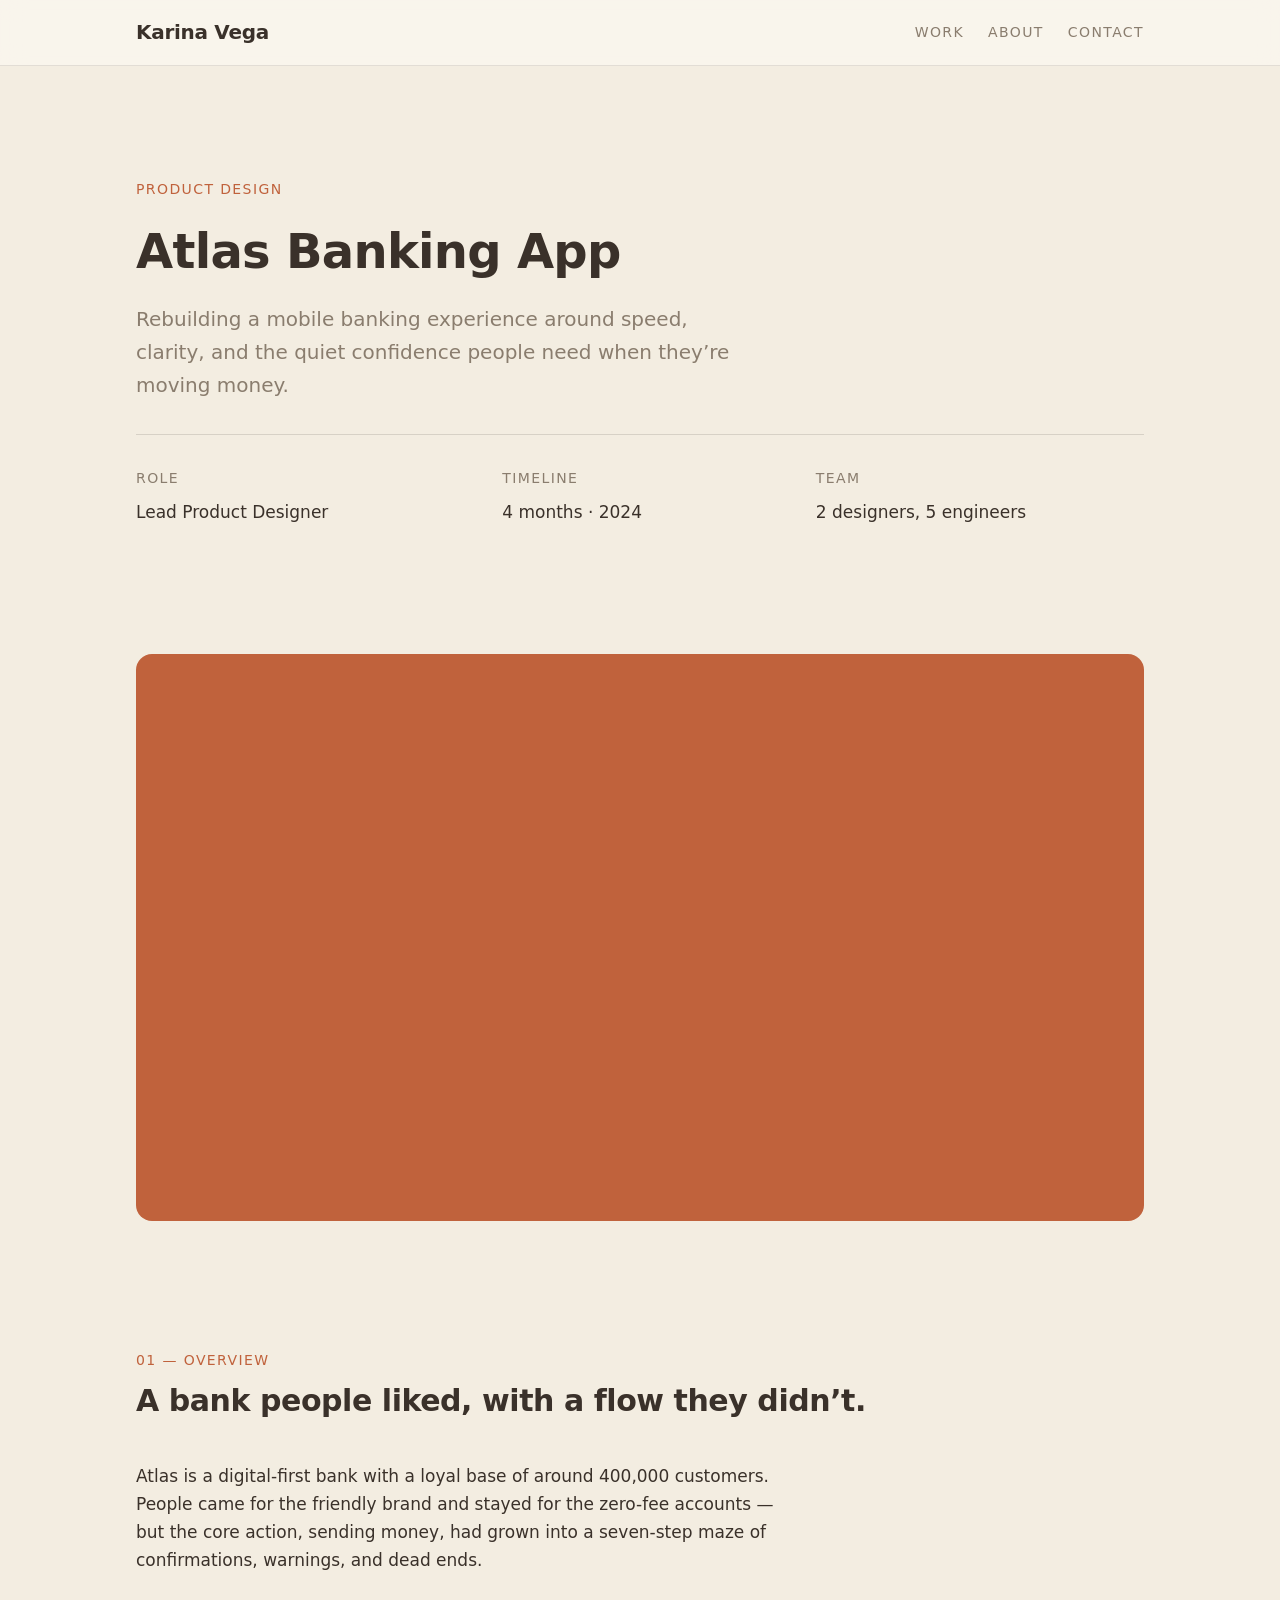
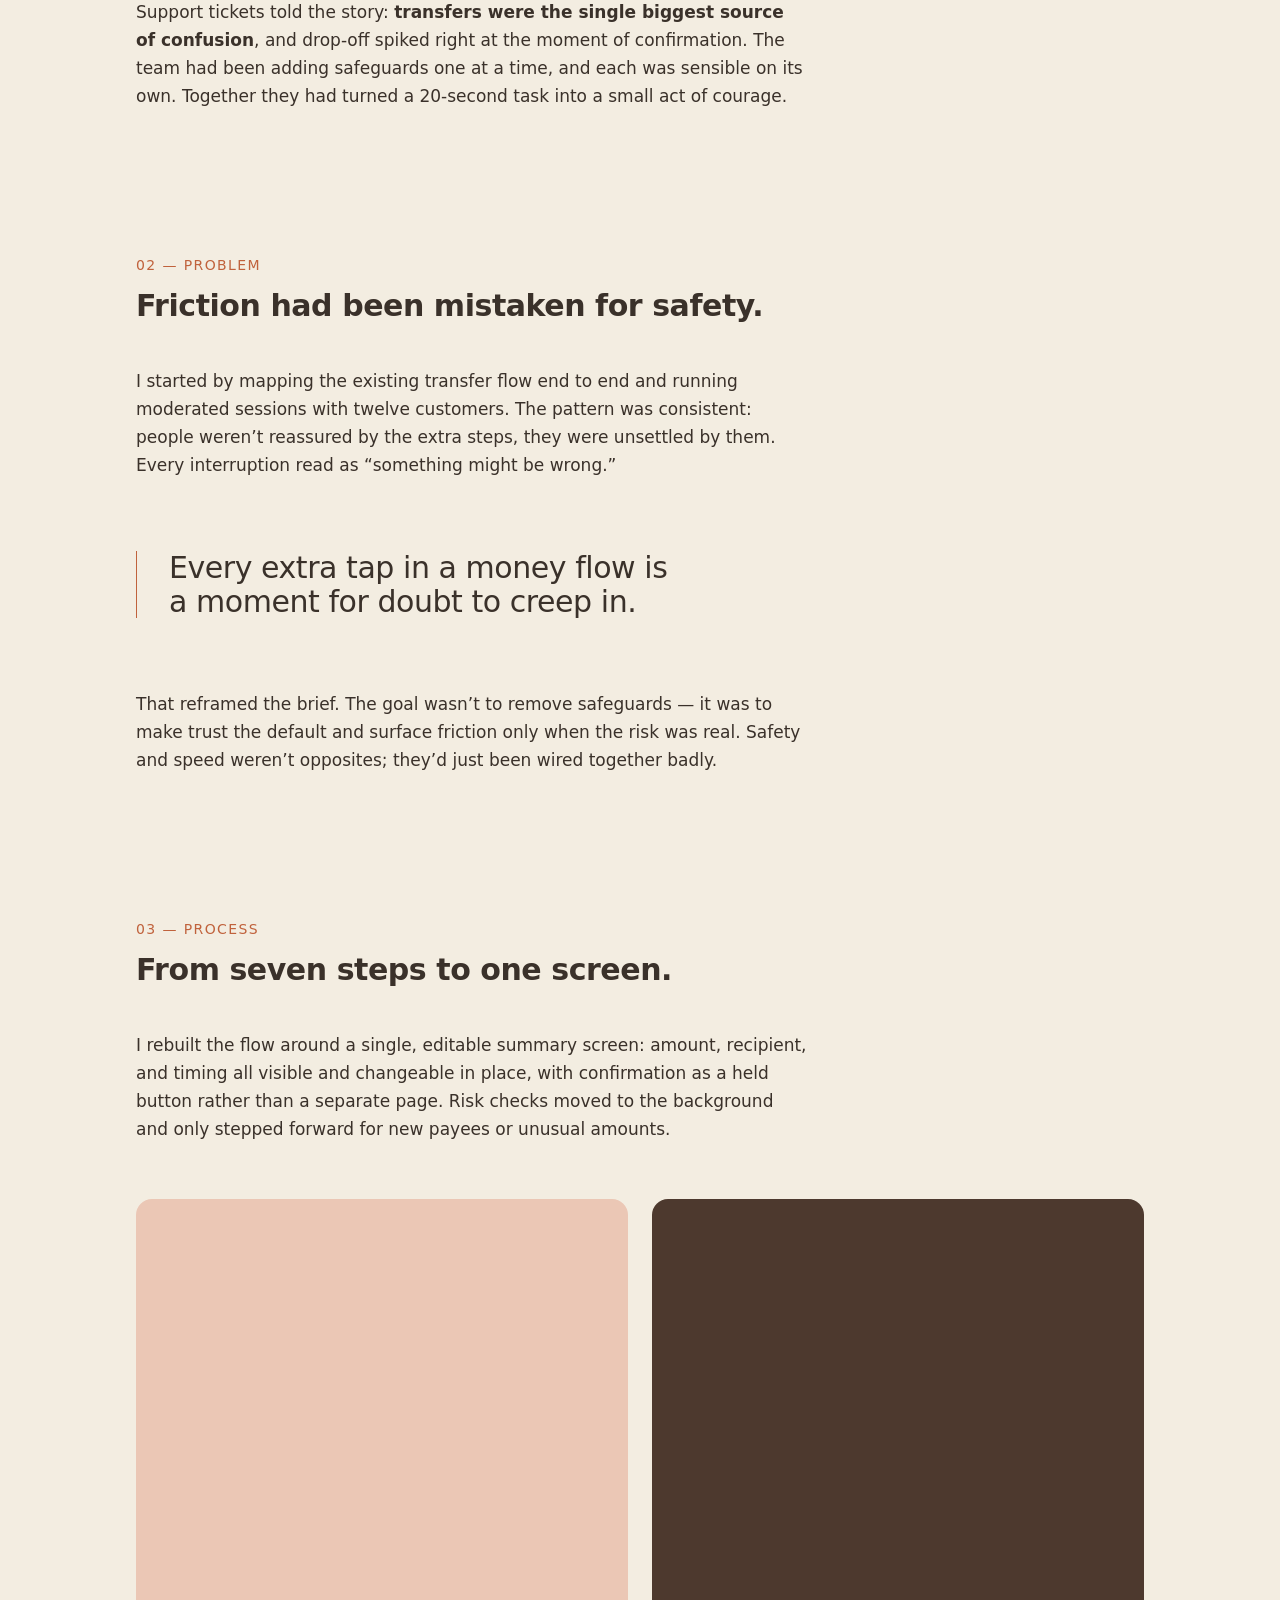
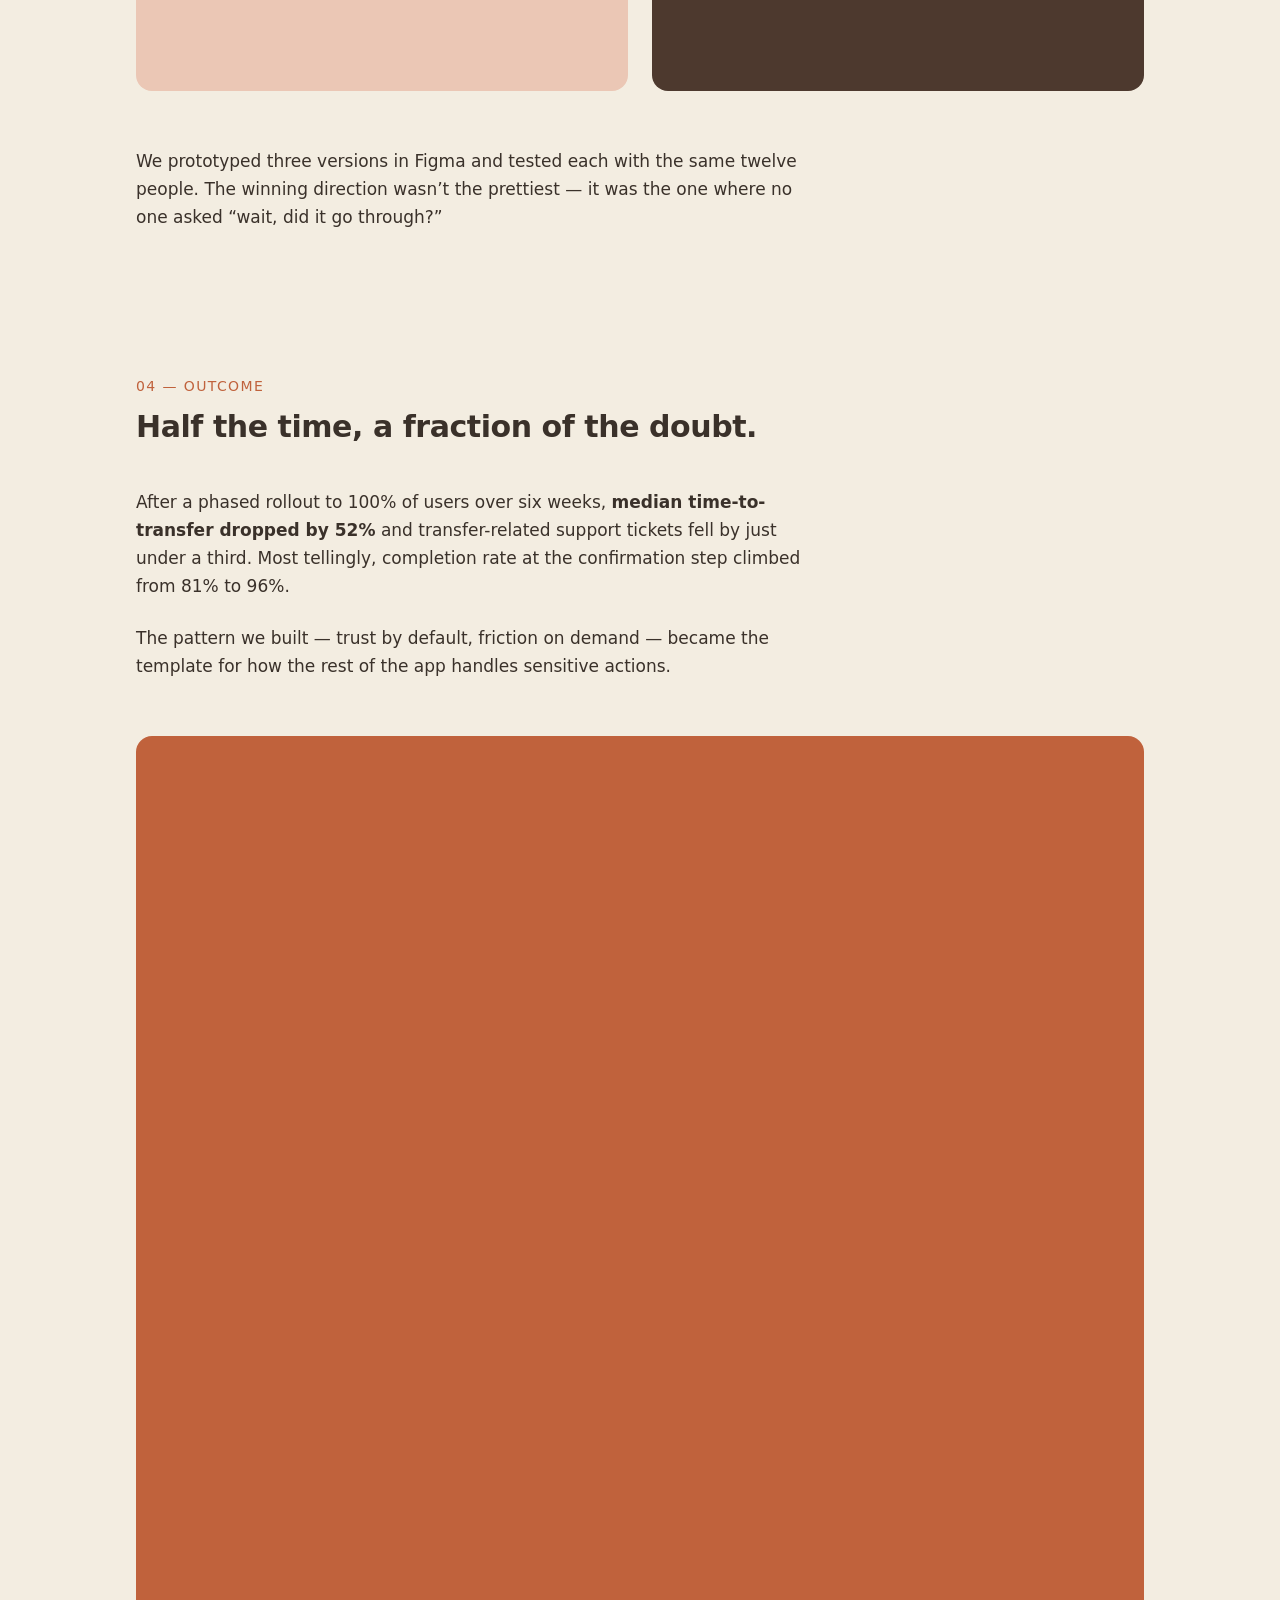
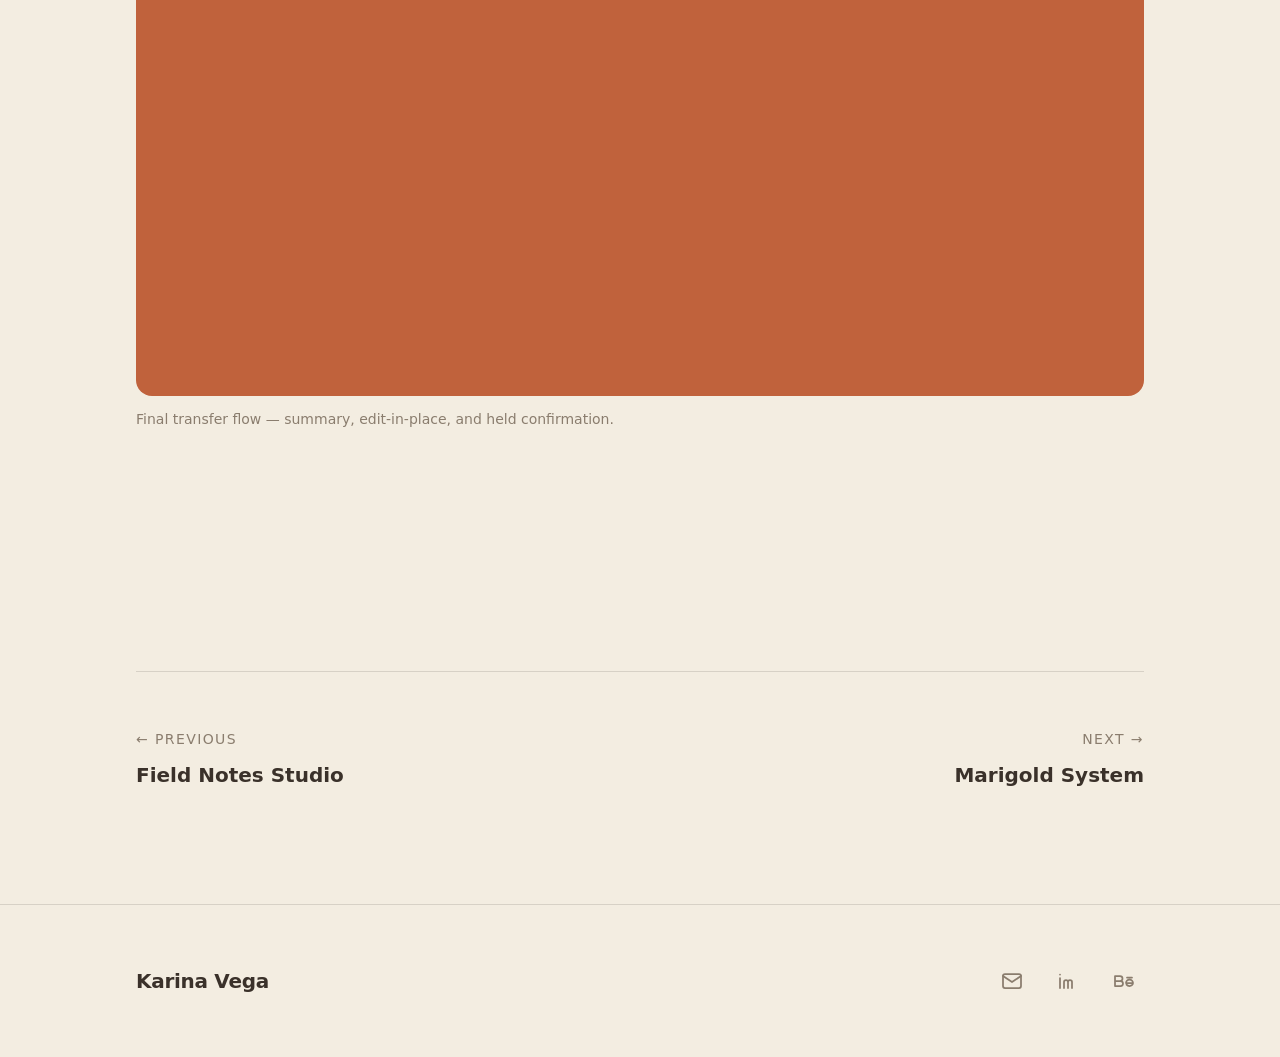
==== case-study-1.html @ 2b4b3890 "Initial portfolio site — Warm Minimal direction Hand-built static portfolio for Karina Vega (UI/UX d" ====
<!DOCTYPE html>
<html lang="en">
<head>
  <meta charset="UTF-8" />
  <meta name="viewport" content="width=device-width, initial-scale=1.0" />
  <title>Atlas Banking App — Karina Vega</title>
  <meta name="description" content="Case study: rebuilding the Atlas mobile banking experience around speed, clarity, and trust." />

  <link rel="icon" href="favicon.ico" sizes="any" />
  <link rel="icon" href="favicon.svg" type="image/svg+xml" />
  <link rel="stylesheet" href="assets/css/main.css" />
</head>
<body>
  <header class="nav is-scrolled">
    <div class="nav__inner container">
      <a class="nav__logo" href="index.html">Karina Vega</a>
      <nav class="nav__links" aria-label="Primary">
        <a href="gallery.html">Work</a>
        <a href="about.html">About</a>
        <a href="contact.html">Contact</a>
      </nav>
    </div>
  </header>

  <main>
    <section class="cs-hero container">
      <div class="cs-hero__inner">
        <p class="eyebrow">Product Design</p>
        <h1 class="cs-hero__title">Atlas Banking App</h1>
        <p class="lead">
          Rebuilding a mobile banking experience around speed, clarity, and the
          quiet confidence people need when they&rsquo;re moving money.
        </p>
      </div>
      <dl class="cs-meta">
        <div>
          <dt>Role</dt>
          <dd>Lead Product Designer</dd>
        </div>
        <div>
          <dt>Timeline</dt>
          <dd>4 months &middot; 2024</dd>
        </div>
        <div>
          <dt>Team</dt>
          <dd>2 designers, 5 engineers</dd>
        </div>
      </dl>
    </section>

    <div class="container">
      <div class="media">
        <div class="block block--accent media__frame" role="img" aria-label="Atlas app hero screens"></div>
      </div>

      <section class="cs-section">
        <div class="cs-section__head">
          <p class="eyebrow">01 — Overview</p>
          <h2 class="cs-section__title">A bank people liked, with a flow they didn&rsquo;t.</h2>
        </div>
        <div class="prose">
          <p>
            Atlas is a digital-first bank with a loyal base of around 400,000
            customers. People came for the friendly brand and stayed for the
            zero-fee accounts — but the core action, sending money, had grown
            into a seven-step maze of confirmations, warnings, and dead ends.
          </p>
          <p>
            Support tickets told the story: <strong>transfers were the single
            biggest source of confusion</strong>, and drop-off spiked right at
            the moment of confirmation. The team had been adding safeguards one
            at a time, and each was sensible on its own. Together they had turned
            a 20-second task into a small act of courage.
          </p>
        </div>
      </section>

      <section class="cs-section">
        <div class="cs-section__head">
          <p class="eyebrow">02 — Problem</p>
          <h2 class="cs-section__title">Friction had been mistaken for safety.</h2>
        </div>
        <div class="prose">
          <p>
            I started by mapping the existing transfer flow end to end and
            running moderated sessions with twelve customers. The pattern was
            consistent: people weren&rsquo;t reassured by the extra steps, they
            were unsettled by them. Every interruption read as &ldquo;something
            might be wrong.&rdquo;
          </p>
        </div>

        <blockquote class="pull-quote">
          Every extra tap in a money flow is a moment for doubt to creep in.
        </blockquote>

        <div class="prose">
          <p>
            That reframed the brief. The goal wasn&rsquo;t to remove safeguards —
            it was to make trust the default and surface friction only when the
            risk was real. Safety and speed weren&rsquo;t opposites; they&rsquo;d
            just been wired together badly.
          </p>
        </div>
      </section>

      <section class="cs-section">
        <div class="cs-section__head">
          <p class="eyebrow">03 — Process</p>
          <h2 class="cs-section__title">From seven steps to one screen.</h2>
        </div>
        <div class="prose">
          <p>
            I rebuilt the flow around a single, editable summary screen: amount,
            recipient, and timing all visible and changeable in place, with
            confirmation as a held button rather than a separate page. Risk
            checks moved to the background and only stepped forward for new
            payees or unusual amounts.
          </p>
        </div>

        <div class="media-pair">
          <div class="block block--soft media__frame" role="img" aria-label="Early flow exploration"></div>
          <div class="block block--ink media__frame" role="img" aria-label="Final transfer screen"></div>
        </div>

        <div class="prose">
          <p>
            We prototyped three versions in Figma and tested each with the same
            twelve people. The winning direction wasn&rsquo;t the prettiest — it
            was the one where no one asked &ldquo;wait, did it go through?&rdquo;
          </p>
        </div>
      </section>

      <section class="cs-section">
        <div class="cs-section__head">
          <p class="eyebrow">04 — Outcome</p>
          <h2 class="cs-section__title">Half the time, a fraction of the doubt.</h2>
        </div>
        <div class="prose">
          <p>
            After a phased rollout to 100% of users over six weeks,
            <strong>median time-to-transfer dropped by 52%</strong> and
            transfer-related support tickets fell by just under a third. Most
            tellingly, completion rate at the confirmation step climbed from 81%
            to 96%.
          </p>
          <p>
            The pattern we built — trust by default, friction on demand — became
            the template for how the rest of the app handles sensitive actions.
          </p>
        </div>

        <div class="media">
          <div class="block block--accent media__frame media__frame--tall" role="img" aria-label="Final Atlas transfer flow"></div>
          <p class="media__caption">Final transfer flow — summary, edit-in-place, and held confirmation.</p>
        </div>
      </section>

      <nav class="cs-nav" aria-label="Case studies">
        <a class="cs-nav__prev" href="case-study-3.html">
          <span class="cs-nav__dir">&larr; Previous</span>
          <span class="cs-nav__title">Field Notes Studio</span>
        </a>
        <a class="cs-nav__next" href="case-study-2.html">
          <span class="cs-nav__dir">Next &rarr;</span>
          <span class="cs-nav__title">Marigold System</span>
        </a>
      </nav>
    </div>
  </main>

  <footer class="footer">
    <div class="footer__inner container">
      <p class="footer__name">Karina Vega</p>
      <div class="footer__links">
        <a href="mailto:hello@karinavega.design" aria-label="Email">
          <svg viewBox="0 0 24 24" fill="none" stroke="currentColor" stroke-width="1.75" stroke-linecap="round" stroke-linejoin="round" aria-hidden="true">
            <rect x="3" y="5" width="18" height="14" rx="2" />
            <path d="m3 7 9 6 9-6" />
          </svg>
        </a>
        <a href="https://www.linkedin.com" aria-label="LinkedIn">
          <svg viewBox="0 0 24 24" fill="none" stroke="currentColor" stroke-width="1.75" stroke-linecap="round" stroke-linejoin="round" aria-hidden="true">
            <path d="M4 9v10M4 5.5v.01M8 19v-6a2 2 0 0 1 2-2 2 2 0 0 1 2 2v6M12 13a2 2 0 0 1 2-2 2 2 0 0 1 2 2v6" />
          </svg>
        </a>
        <a href="https://www.behance.net" aria-label="Behance">
          <svg viewBox="0 0 24 24" fill="none" stroke="currentColor" stroke-width="1.75" stroke-linecap="round" stroke-linejoin="round" aria-hidden="true">
            <path d="M3 7h5a2.5 2.5 0 0 1 0 5H3zM3 12h5.5a2.5 2.5 0 0 1 0 5H3zM15 8.5h5M14 14c0-2 1.6-3.5 3.5-3.5S21 12 21 14zM14 14h7c0 1.7-1.6 3-3.5 3-1.2 0-2.3-.5-3-1.4" />
          </svg>
        </a>
      </div>
    </div>
  </footer>

  <script src="assets/js/main.js"></script>
</body>
</html>
---- assets/css/main.css ----
/* =========================================================
   main.css — Shared structural styles for the portfolio.
   Imports the reset + design tokens, then builds every page
   from those tokens. NO hardcoded colors, fonts, type sizes,
   spacing, radii, or transitions live here.
   ========================================================= */
@import url('reset.css');
@import url('tokens.css');

/* --- Base ------------------------------------------------------------- */
body {
  background-color: var(--color-bg);
  color: var(--color-text-primary);
  font-family: var(--font-body);
  font-size: var(--text-base);
  font-weight: var(--weight-regular);
  line-height: var(--leading-normal);
}

/* --- Layout helpers --------------------------------------------------- */
.container {
  width: 100%;
  max-width: var(--container-max);
  margin-inline: auto;
  padding-inline: var(--space-5);
}

/* --- Navigation ------------------------------------------------------- */
.nav {
  position: sticky;
  top: 0;
  z-index: 10;
  border-bottom: var(--border-width) solid transparent;
  transition: background-color var(--transition-base),
    border-color var(--transition-base), backdrop-filter var(--transition-base);
}

.nav__inner {
  display: flex;
  align-items: center;
  justify-content: space-between;
  gap: var(--space-5);
  padding-block: var(--space-4);
}

.nav__logo {
  font-family: var(--font-display);
  font-size: var(--text-lg);
  font-weight: var(--weight-bold);
  letter-spacing: var(--tracking-tight);
}

.nav__links {
  display: flex;
  align-items: center;
  gap: var(--space-5);
  font-family: var(--font-mono);
  font-size: var(--text-sm);
  letter-spacing: var(--tracking-wide);
  text-transform: uppercase;
}

.nav__links a {
  color: var(--color-text-secondary);
  transition: color var(--transition-base);
}

.nav__links a:hover {
  color: var(--color-accent);
}

/* Scrolled state — toggled by main.js once past the hero. */
.nav.is-scrolled {
  background-color: color-mix(in oklab, var(--color-surface) 80%, transparent);
  border-bottom-color: color-mix(in oklab, var(--color-text-primary) 12%, transparent);
  backdrop-filter: blur(var(--space-3));
}

/* --- Buttons ---------------------------------------------------------- */
.btn {
  display: inline-flex;
  align-items: center;
  gap: var(--space-2);
  padding: var(--space-3) var(--space-6);
  background-color: var(--color-accent);
  color: var(--color-accent-contrast);
  font-family: var(--font-body);
  font-size: var(--text-base);
  font-weight: var(--weight-medium);
  border: var(--border-width-thick) solid var(--color-accent);
  border-radius: var(--radius-pill);
  cursor: pointer;
  transition: transform var(--transition-base),
    background-color var(--transition-base), color var(--transition-base);
}

.btn:hover {
  background-color: transparent;
  color: var(--color-accent);
  transform: translateY(calc(-1 * var(--space-1)));
}

/* --- Hero ------------------------------------------------------------- */
.hero {
  display: flex;
  align-items: center;
  min-height: 90svh;
  padding-block: var(--space-12) var(--space-11);
}

.hero__inner {
  display: flex;
  flex-direction: column;
  align-items: var(--hero-align);
  text-align: var(--hero-align);
  gap: var(--space-5);
}

.hero__eyebrow {
  font-family: var(--font-mono);
  font-size: var(--text-sm);
  letter-spacing: var(--tracking-wide);
  text-transform: uppercase;
  color: var(--color-accent);
}

.hero__title {
  max-width: var(--hero-measure);
  font-family: var(--font-display);
  font-size: var(--text-2xl);
  font-weight: var(--weight-display);
  line-height: var(--leading-tight);
  letter-spacing: var(--tracking-tight);
}

.hero__tagline {
  max-width: 46ch;
  font-size: var(--text-lg);
  color: var(--color-text-secondary);
}

.hero__cta {
  margin-top: var(--space-4);
}

/* --- Section scaffold ------------------------------------------------- */
.section {
  padding-block: var(--space-11);
}

.section__header {
  display: flex;
  align-items: baseline;
  justify-content: space-between;
  gap: var(--space-5);
  margin-bottom: var(--space-9);
  padding-bottom: var(--space-4);
  border-bottom: var(--border-width) solid
    color-mix(in oklab, var(--color-text-primary) 15%, transparent);
}

.section__title {
  font-family: var(--font-display);
  font-size: var(--text-xl);
  font-weight: var(--weight-bold);
  line-height: var(--leading-tight);
  letter-spacing: var(--tracking-tight);
}

.section__meta {
  font-family: var(--font-mono);
  font-size: var(--text-sm);
  letter-spacing: var(--tracking-wide);
  color: var(--color-text-secondary);
}

/* --- Work grid -------------------------------------------------------- */
.work__grid {
  display: grid;
  grid-template-columns: repeat(3, 1fr);
  gap: var(--space-6);
}

.work__more {
  display: inline-flex;
  margin-top: var(--space-8);
}

.card {
  display: flex;
  flex-direction: column;
  background-color: var(--color-surface);
  border: var(--border-width) solid
    color-mix(in oklab, var(--color-text-primary) 12%, transparent);
  border-radius: var(--radius-base);
  overflow: hidden;
  transition: transform var(--transition-base),
    box-shadow var(--transition-base);
}

.card:hover {
  transform: translateY(calc(-1 * var(--space-2)));
  box-shadow: 0 var(--space-5) var(--space-8)
    color-mix(in oklab, var(--color-text-primary) 14%, transparent);
}

.card__media {
  aspect-ratio: 4 / 3;
  width: 100%;
}

/* Placeholder colour blocks — derived entirely from tokens. */
.card:nth-child(1) .card__media {
  background-color: var(--color-accent);
}

.card:nth-child(2) .card__media {
  background-color: color-mix(in oklab, var(--color-accent) 32%, var(--color-surface));
}

.card:nth-child(3) .card__media {
  background-color: color-mix(in oklab, var(--color-text-primary) 85%, var(--color-accent));
}

.card__body {
  display: flex;
  flex-direction: column;
  gap: var(--space-2);
  padding: var(--space-5);
}

.card__tag {
  align-self: flex-start;
  font-family: var(--font-mono);
  font-size: var(--text-sm);
  letter-spacing: var(--tracking-wide);
  text-transform: uppercase;
  color: var(--color-text-secondary);
}

.card__title {
  font-family: var(--font-display);
  font-size: var(--text-lg);
  font-weight: var(--weight-bold);
  line-height: var(--leading-tight);
}

.card__desc {
  font-size: var(--text-base);
  color: var(--color-text-secondary);
}

/* --- Footer ----------------------------------------------------------- */
.footer {
  margin-top: var(--space-11);
  border-top: var(--border-width) solid
    color-mix(in oklab, var(--color-text-primary) 15%, transparent);
}

.footer__inner {
  display: flex;
  align-items: center;
  justify-content: space-between;
  gap: var(--space-5);
  padding-block: var(--space-8);
}

.footer__name {
  font-family: var(--font-display);
  font-size: var(--text-lg);
  font-weight: var(--weight-bold);
  letter-spacing: var(--tracking-tight);
}

.footer__links {
  display: flex;
  gap: var(--space-4);
}

.footer__links a {
  display: inline-flex;
  padding: var(--space-2);
  border-radius: var(--radius-pill);
  color: var(--color-text-secondary);
  transition: color var(--transition-base),
    background-color var(--transition-base);
}

.footer__links a:hover {
  color: var(--color-accent);
  background-color: color-mix(in oklab, var(--color-accent) 12%, transparent);
}

.footer__links svg {
  width: var(--space-5);
  height: var(--space-5);
}

/* --- Responsive ------------------------------------------------------- */
@media (max-width: 52rem) {
  .work__grid {
    grid-template-columns: 1fr;
  }

  .nav__links {
    gap: var(--space-4);
  }

  .section__header {
    flex-direction: column;
    align-items: flex-start;
    gap: var(--space-2);
  }
}

/* =========================================================
   Shared editorial primitives (used across inner pages)
   ========================================================= */

.eyebrow {
  font-family: var(--font-mono);
  font-size: var(--text-sm);
  letter-spacing: var(--tracking-wide);
  text-transform: uppercase;
  color: var(--color-accent);
}

.lead {
  max-width: 48ch;
  font-size: var(--text-lg);
  color: var(--color-text-secondary);
}

/* Comfortable reading column for body copy. */
.prose {
  max-width: 62ch;
}

.prose > p + p {
  margin-top: var(--space-5);
}

.prose strong {
  color: var(--color-text-primary);
  font-weight: var(--weight-bold);
}

/* Inline accent link with an animated underline. */
.link {
  display: inline-flex;
  align-items: center;
  gap: var(--space-2);
  color: var(--color-accent);
  font-weight: var(--weight-medium);
  border-bottom: var(--border-width-thick) solid
    color-mix(in oklab, var(--color-accent) 35%, transparent);
  transition: border-color var(--transition-base), gap var(--transition-base);
}

.link:hover {
  border-bottom-color: var(--color-accent);
  gap: var(--space-3);
}

/* Page top spacing for hero-less inner pages (clears sticky nav). */
.page {
  padding-block: var(--space-11) var(--space-9);
}

.page__header {
  display: flex;
  flex-direction: column;
  gap: var(--space-4);
  max-width: var(--hero-measure);
  margin-bottom: var(--space-10);
}

.page__title {
  font-family: var(--font-display);
  font-size: var(--text-2xl);
  font-weight: var(--weight-display);
  line-height: var(--leading-tight);
  letter-spacing: var(--tracking-tight);
}

/* Generic vertical rhythm stack. */
.stack {
  display: flex;
  flex-direction: column;
  gap: var(--space-5);
}

/* Color-block placeholders — all three tones derived from tokens. */
.block {
  width: 100%;
  border-radius: var(--radius-base);
}

.block--accent {
  background-color: var(--color-accent);
}

.block--soft {
  background-color: color-mix(in oklab, var(--color-accent) 32%, var(--color-surface));
}

.block--ink {
  background-color: color-mix(in oklab, var(--color-text-primary) 85%, var(--color-accent));
}

/* =========================================================
   index.html — about teaser
   ========================================================= */

.teaser__inner {
  display: grid;
  grid-template-columns: 1fr 1fr;
  gap: var(--space-9);
  align-items: end;
}

.teaser__body {
  display: flex;
  flex-direction: column;
  gap: var(--space-5);
  align-items: flex-start;
}

.teaser__title {
  font-family: var(--font-display);
  font-size: var(--text-xl);
  font-weight: var(--weight-bold);
  line-height: var(--leading-tight);
  letter-spacing: var(--tracking-tight);
}

.teaser__portrait {
  aspect-ratio: 4 / 5;
}

/* =========================================================
   about.html
   ========================================================= */

.about__grid {
  display: grid;
  grid-template-columns: 1fr 1fr;
  gap: var(--space-9);
  align-items: start;
}

.about__portrait {
  position: sticky;
  top: var(--space-12);
  aspect-ratio: 3 / 4;
}

.subsection {
  margin-top: var(--space-10);
}

.subsection__title {
  font-family: var(--font-mono);
  font-size: var(--text-sm);
  letter-spacing: var(--tracking-wide);
  text-transform: uppercase;
  color: var(--color-text-secondary);
  padding-bottom: var(--space-3);
  margin-bottom: var(--space-5);
  border-bottom: var(--border-width) solid
    color-mix(in oklab, var(--color-text-primary) 15%, transparent);
}

.tag-list {
  display: flex;
  flex-wrap: wrap;
  gap: var(--space-3);
}

.tag {
  padding: var(--space-2) var(--space-4);
  font-family: var(--font-mono);
  font-size: var(--text-sm);
  color: var(--color-text-primary);
  background-color: var(--color-surface);
  border: var(--border-width) solid
    color-mix(in oklab, var(--color-text-primary) 14%, transparent);
  border-radius: var(--radius-pill);
}

.fact-list {
  display: flex;
  flex-direction: column;
  gap: var(--space-4);
}

.fact {
  display: grid;
  grid-template-columns: 10rem 1fr;
  gap: var(--space-5);
  padding-bottom: var(--space-4);
  border-bottom: var(--border-width) solid
    color-mix(in oklab, var(--color-text-primary) 10%, transparent);
}

.fact dt {
  font-family: var(--font-mono);
  font-size: var(--text-sm);
  letter-spacing: var(--tracking-wide);
  text-transform: uppercase;
  color: var(--color-text-secondary);
}

.fact dd {
  color: var(--color-text-primary);
}

/* =========================================================
   contact.html
   ========================================================= */

.contact__email {
  display: inline-block;
  font-family: var(--font-display);
  font-size: var(--text-xl);
  font-weight: var(--weight-bold);
  letter-spacing: var(--tracking-tight);
  color: var(--color-accent);
  border-bottom: var(--border-width-thick) solid
    color-mix(in oklab, var(--color-accent) 30%, transparent);
  transition: border-color var(--transition-base);
}

.contact__email:hover {
  border-bottom-color: var(--color-accent);
}

.social-list {
  display: flex;
  flex-direction: column;
  gap: var(--space-2);
  margin-top: var(--space-8);
}

.social-list a {
  display: flex;
  align-items: baseline;
  justify-content: space-between;
  gap: var(--space-5);
  max-width: 32rem;
  padding-block: var(--space-4);
  border-top: var(--border-width) solid
    color-mix(in oklab, var(--color-text-primary) 14%, transparent);
  color: var(--color-text-primary);
  transition: color var(--transition-base), padding-left var(--transition-base);
}

.social-list a:last-child {
  border-bottom: var(--border-width) solid
    color-mix(in oklab, var(--color-text-primary) 14%, transparent);
}

.social-list a:hover {
  color: var(--color-accent);
  padding-left: var(--space-3);
}

.social-list span:last-child {
  font-family: var(--font-mono);
  font-size: var(--text-sm);
  color: var(--color-text-secondary);
}

/* =========================================================
   gallery.html
   ========================================================= */

.gallery {
  display: grid;
  grid-template-columns: 1fr 1fr;
  gap: var(--space-8) var(--space-7);
}

.gallery__item {
  display: flex;
  flex-direction: column;
  gap: var(--space-4);
  color: var(--color-text-primary);
}

.gallery__item--wide {
  grid-column: 1 / -1;
}

.gallery__media {
  aspect-ratio: 4 / 3;
  border-radius: var(--radius-base);
  transition: transform var(--transition-base);
}

.gallery__item--wide .gallery__media {
  aspect-ratio: 16 / 9;
}

a.gallery__item {
  transition: color var(--transition-base);
}

a.gallery__item:hover {
  color: var(--color-accent);
}

a.gallery__item:hover .gallery__media {
  transform: translateY(calc(-1 * var(--space-2)));
}

.gallery__caption {
  display: flex;
  align-items: baseline;
  justify-content: space-between;
  gap: var(--space-4);
}

.gallery__title {
  font-family: var(--font-display);
  font-size: var(--text-lg);
  font-weight: var(--weight-bold);
  line-height: var(--leading-tight);
  letter-spacing: var(--tracking-tight);
}

.gallery__tag {
  flex-shrink: 0;
  font-family: var(--font-mono);
  font-size: var(--text-sm);
  letter-spacing: var(--tracking-wide);
  text-transform: uppercase;
  color: var(--color-text-secondary);
}

/* =========================================================
   case-study pages
   ========================================================= */

.cs-hero {
  padding-block: var(--space-11) var(--space-9);
}

.cs-hero__inner {
  display: flex;
  flex-direction: column;
  gap: var(--space-5);
  align-items: flex-start;
}

.cs-hero__title {
  max-width: 18ch;
  font-family: var(--font-display);
  font-size: var(--text-2xl);
  font-weight: var(--weight-display);
  line-height: var(--leading-tight);
  letter-spacing: var(--tracking-tight);
}

.cs-meta {
  display: grid;
  grid-template-columns: repeat(3, auto);
  gap: var(--space-8);
  margin-top: var(--space-6);
  padding-top: var(--space-6);
  border-top: var(--border-width) solid
    color-mix(in oklab, var(--color-text-primary) 15%, transparent);
}

.cs-meta dt {
  font-family: var(--font-mono);
  font-size: var(--text-sm);
  letter-spacing: var(--tracking-wide);
  text-transform: uppercase;
  color: var(--color-text-secondary);
  margin-bottom: var(--space-2);
}

.cs-meta dd {
  font-size: var(--text-base);
  color: var(--color-text-primary);
}

.cs-section {
  padding-block: var(--space-9);
}

.cs-section__head {
  display: flex;
  flex-direction: column;
  gap: var(--space-3);
  margin-bottom: var(--space-7);
}

.cs-section__title {
  font-family: var(--font-display);
  font-size: var(--text-xl);
  font-weight: var(--weight-bold);
  line-height: var(--leading-tight);
  letter-spacing: var(--tracking-tight);
}

.media {
  margin-block: var(--space-8);
}

.media__frame {
  aspect-ratio: 16 / 9;
}

.media__frame--tall {
  aspect-ratio: 4 / 5;
}

.media__caption {
  margin-top: var(--space-3);
  font-family: var(--font-mono);
  font-size: var(--text-sm);
  color: var(--color-text-secondary);
}

.media-pair {
  display: grid;
  grid-template-columns: 1fr 1fr;
  gap: var(--space-5);
  margin-block: var(--space-8);
}

.media-pair .media__frame {
  aspect-ratio: 1 / 1;
}

.pull-quote {
  max-width: 28ch;
  margin-block: var(--space-9);
  padding-left: var(--space-6);
  border-left: var(--border-width-thick) solid var(--color-accent);
  font-family: var(--font-display);
  font-size: var(--text-xl);
  font-weight: var(--weight-medium);
  line-height: var(--leading-tight);
  letter-spacing: var(--tracking-tight);
  color: var(--color-text-primary);
}

/* Prev / Next case-study navigation. */
.cs-nav {
  display: grid;
  grid-template-columns: 1fr 1fr;
  gap: var(--space-5);
  margin-top: var(--space-11);
  padding-top: var(--space-8);
  border-top: var(--border-width) solid
    color-mix(in oklab, var(--color-text-primary) 15%, transparent);
}

.cs-nav a {
  display: flex;
  flex-direction: column;
  gap: var(--space-2);
  color: var(--color-text-primary);
  transition: color var(--transition-base);
}

.cs-nav a:hover {
  color: var(--color-accent);
}

.cs-nav__dir {
  font-family: var(--font-mono);
  font-size: var(--text-sm);
  letter-spacing: var(--tracking-wide);
  text-transform: uppercase;
  color: var(--color-text-secondary);
}

.cs-nav__title {
  font-family: var(--font-display);
  font-size: var(--text-lg);
  font-weight: var(--weight-bold);
}

.cs-nav__next {
  text-align: right;
}

/* =========================================================
   404.html
   ========================================================= */

.error {
  display: flex;
  flex-direction: column;
  align-items: flex-start;
  gap: var(--space-5);
  min-height: 70svh;
  justify-content: center;
}

.error__code {
  font-family: var(--font-mono);
  font-size: var(--text-sm);
  letter-spacing: var(--tracking-wide);
  text-transform: uppercase;
  color: var(--color-accent);
}

.error__title {
  font-family: var(--font-display);
  font-size: var(--text-2xl);
  font-weight: var(--weight-display);
  line-height: var(--leading-tight);
  letter-spacing: var(--tracking-tight);
}

/* =========================================================
   Responsive — inner pages
   ========================================================= */

@media (max-width: 52rem) {
  .teaser__inner,
  .about__grid,
  .gallery {
    grid-template-columns: 1fr;
    gap: var(--space-7);
  }

  .about__portrait {
    position: static;
  }

  .cs-meta {
    grid-template-columns: 1fr;
    gap: var(--space-5);
  }

  .media-pair {
    grid-template-columns: 1fr;
  }

  .fact {
    grid-template-columns: 1fr;
    gap: var(--space-1);
  }
}
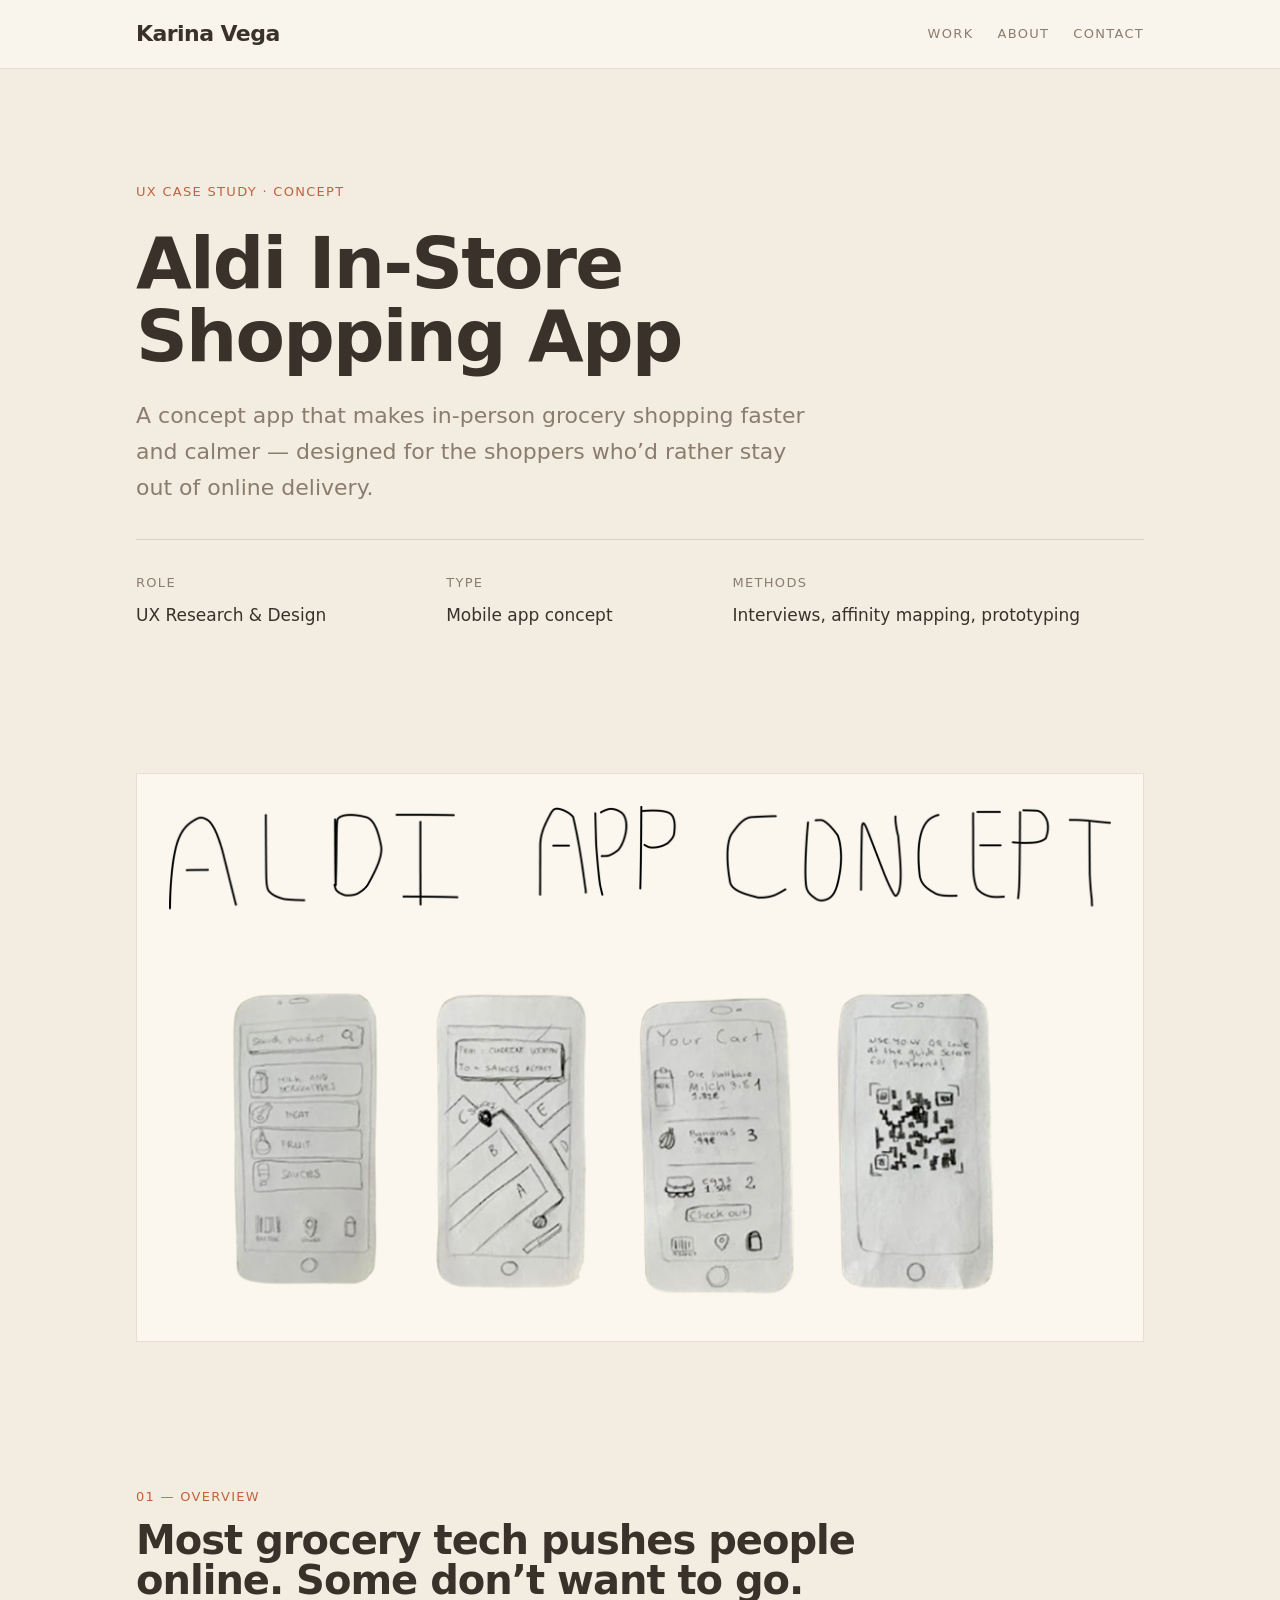
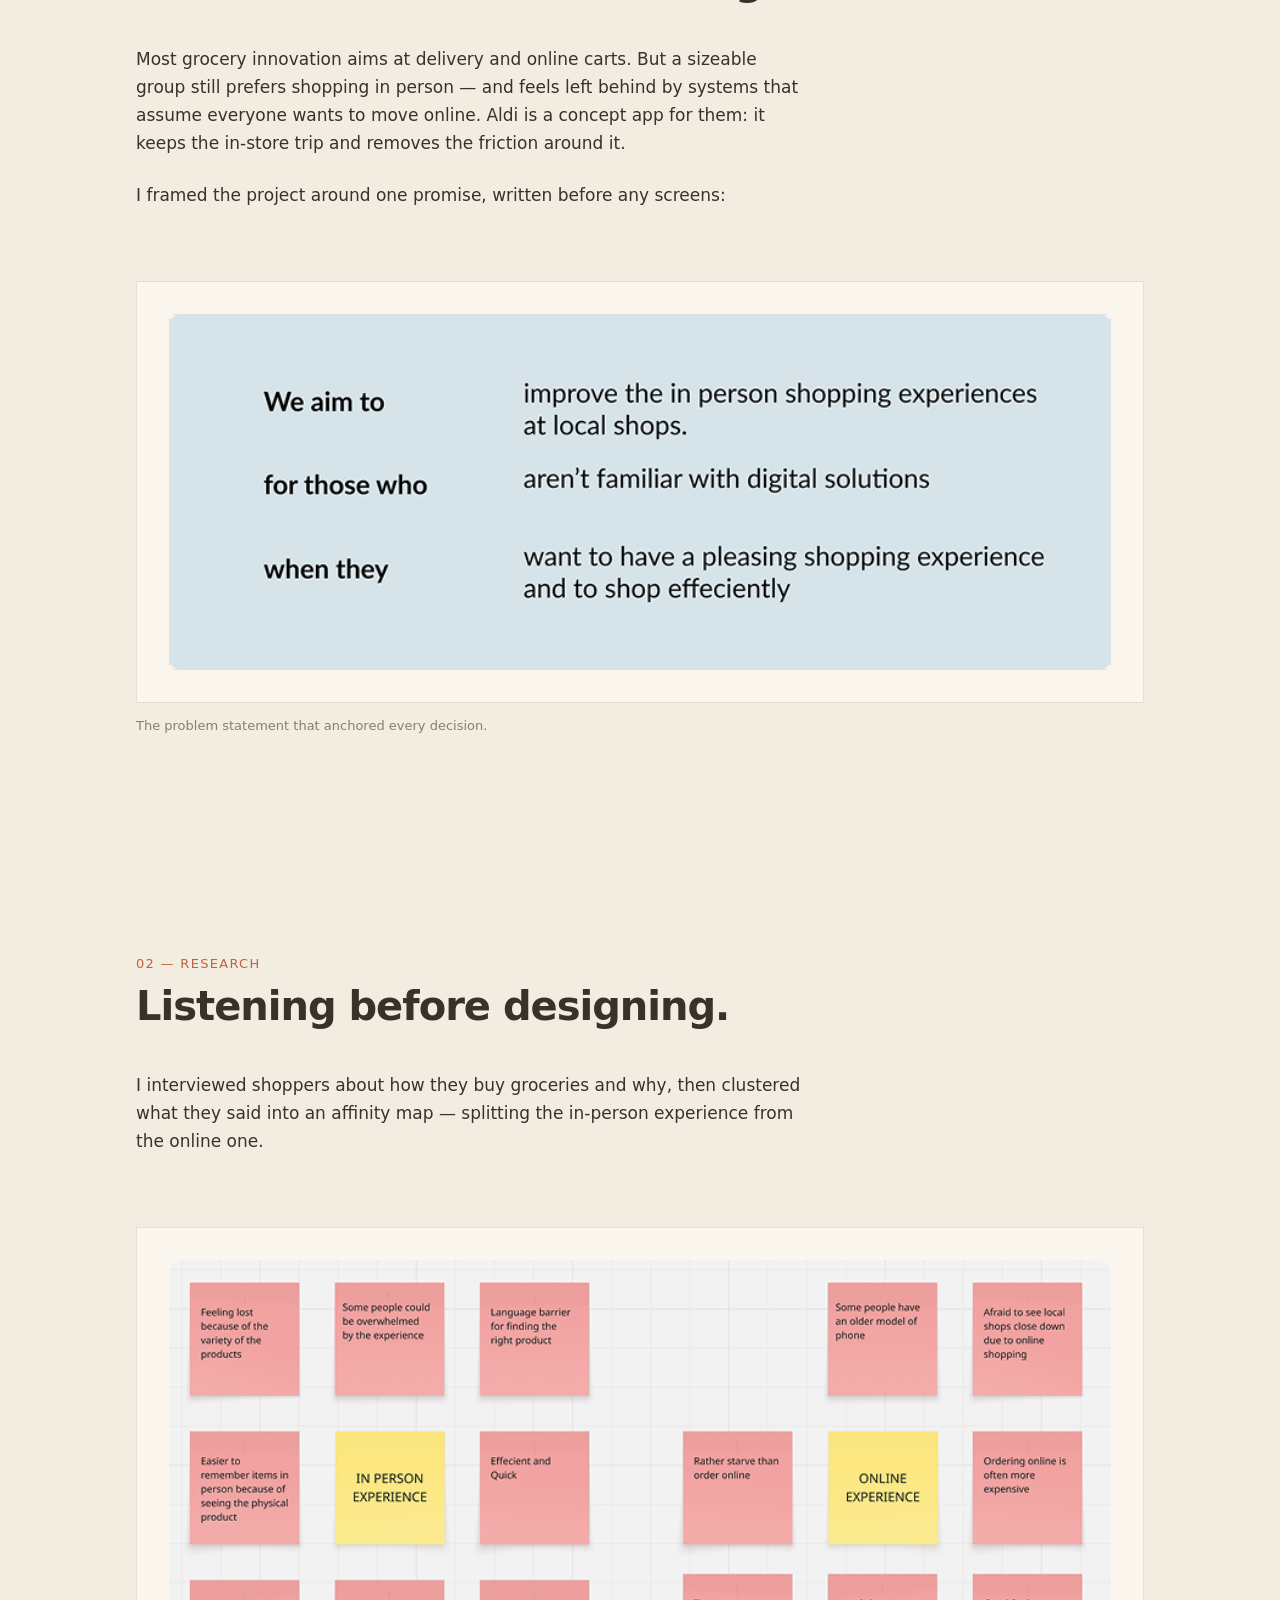
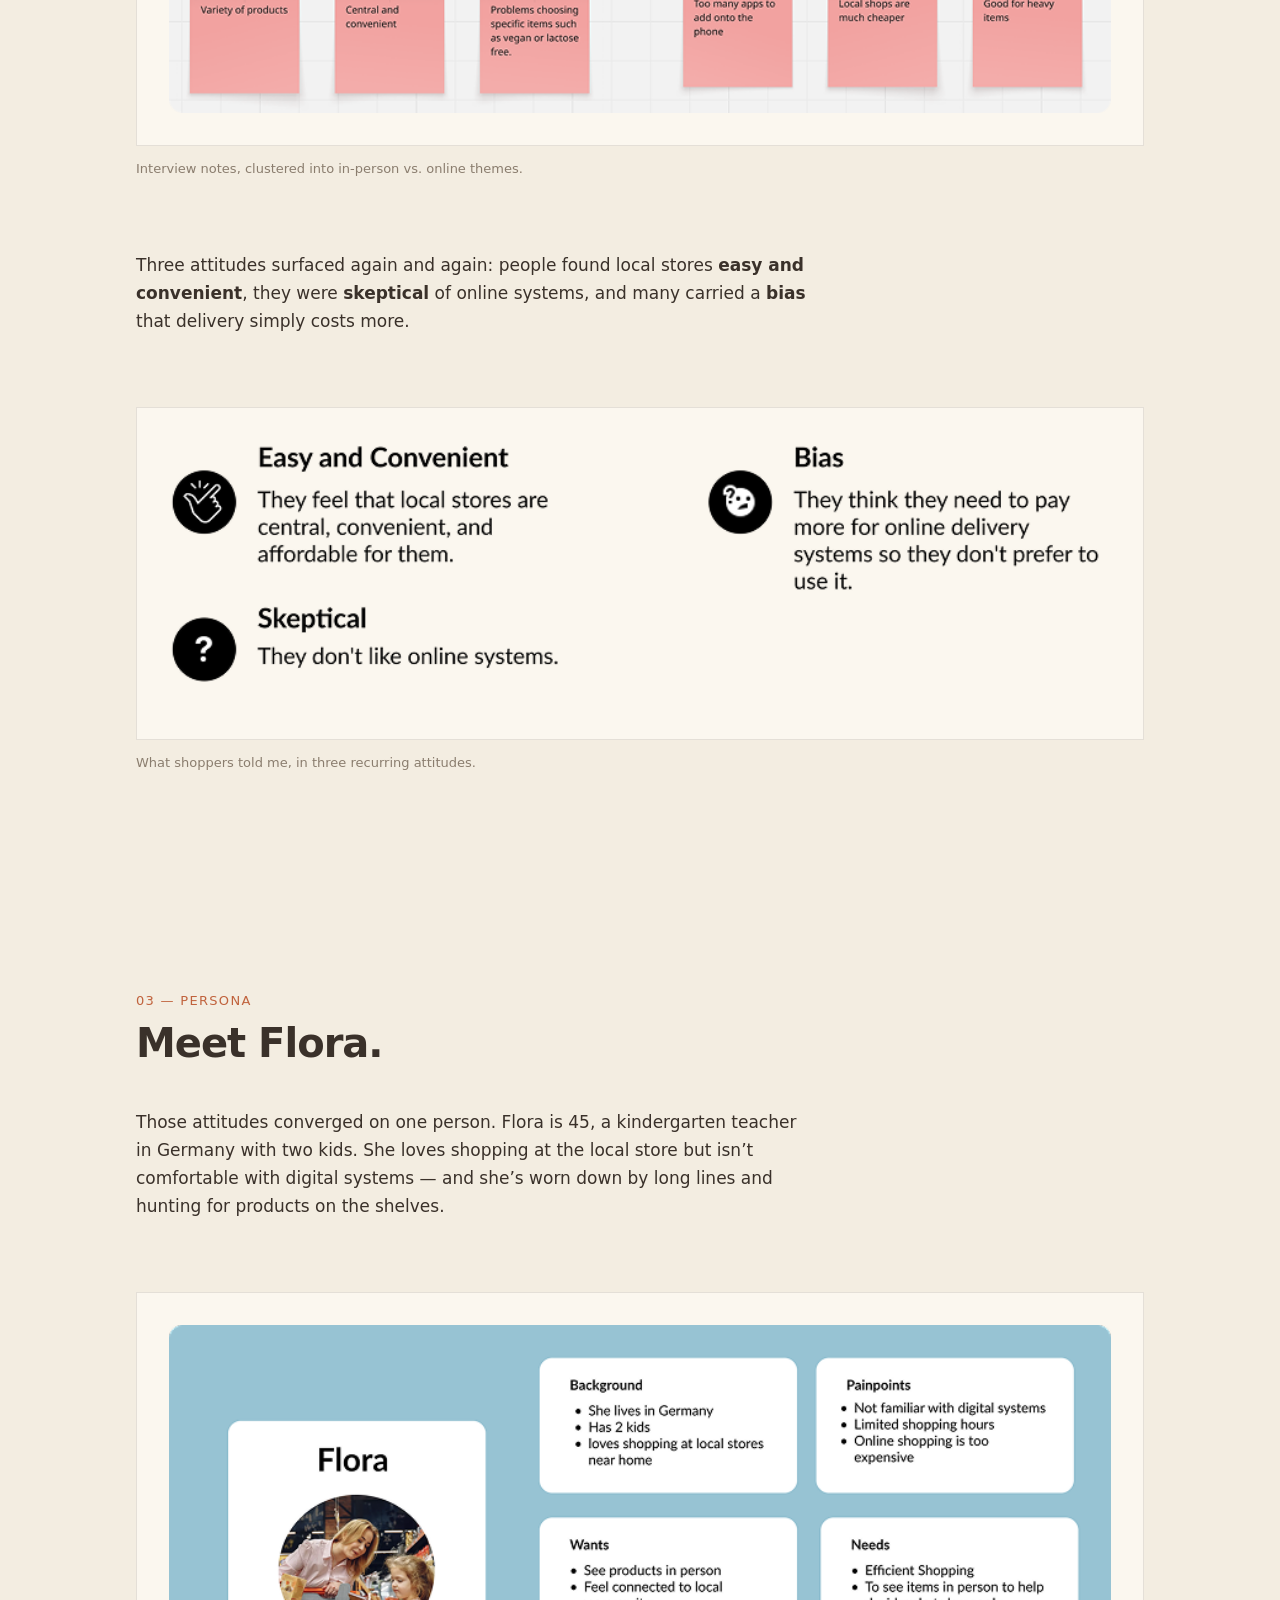
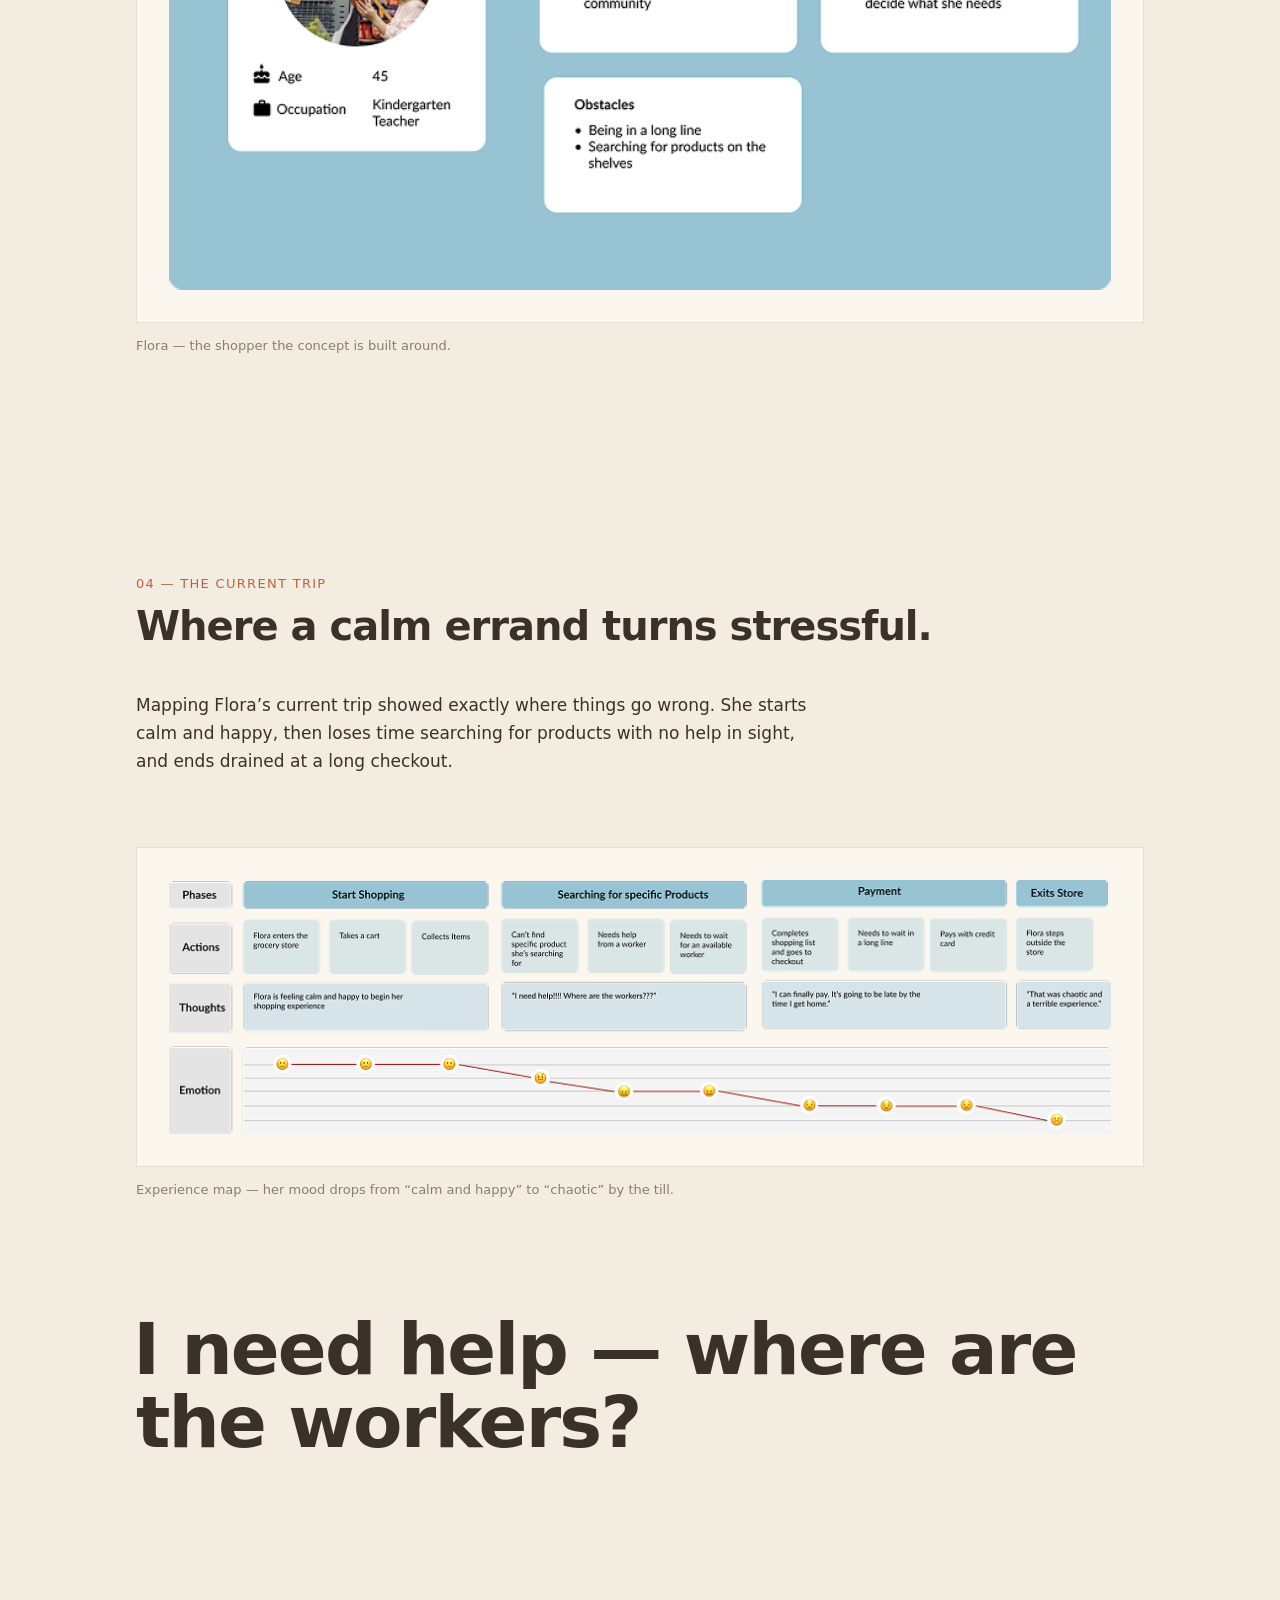
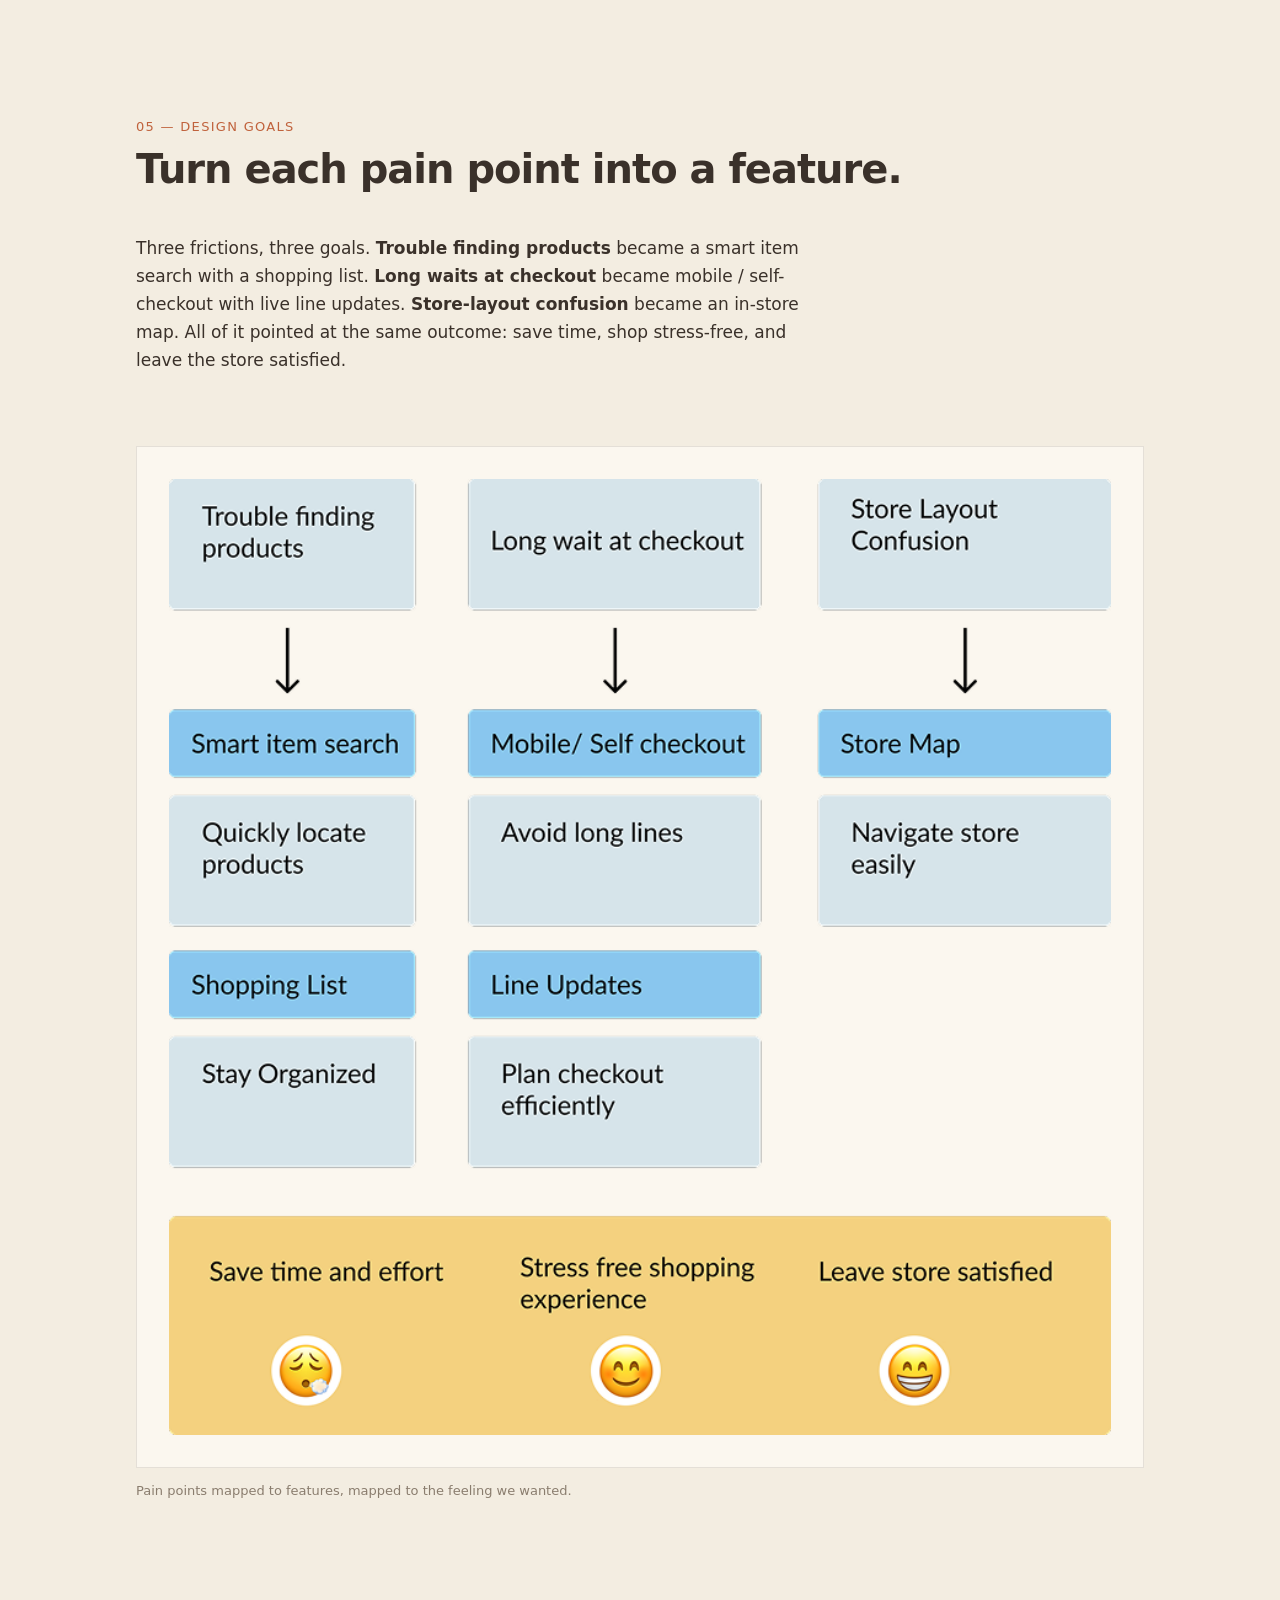
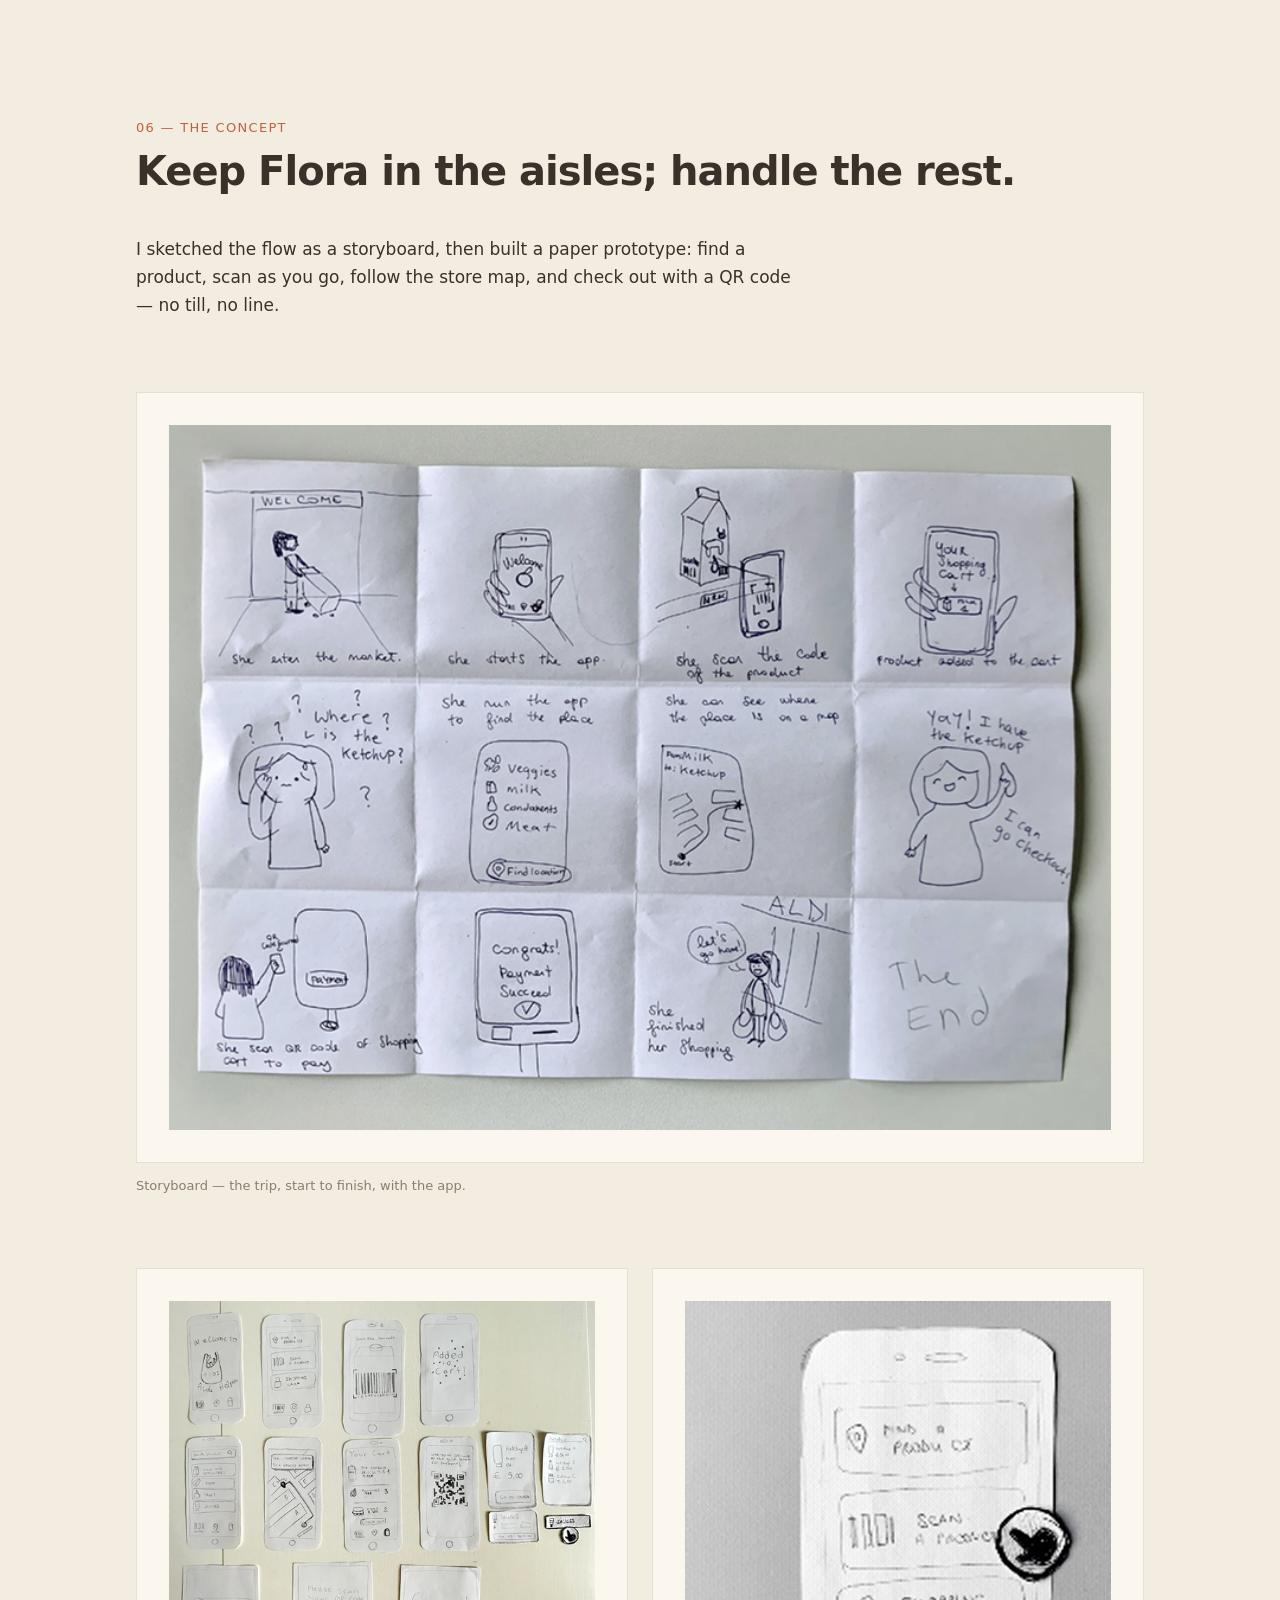
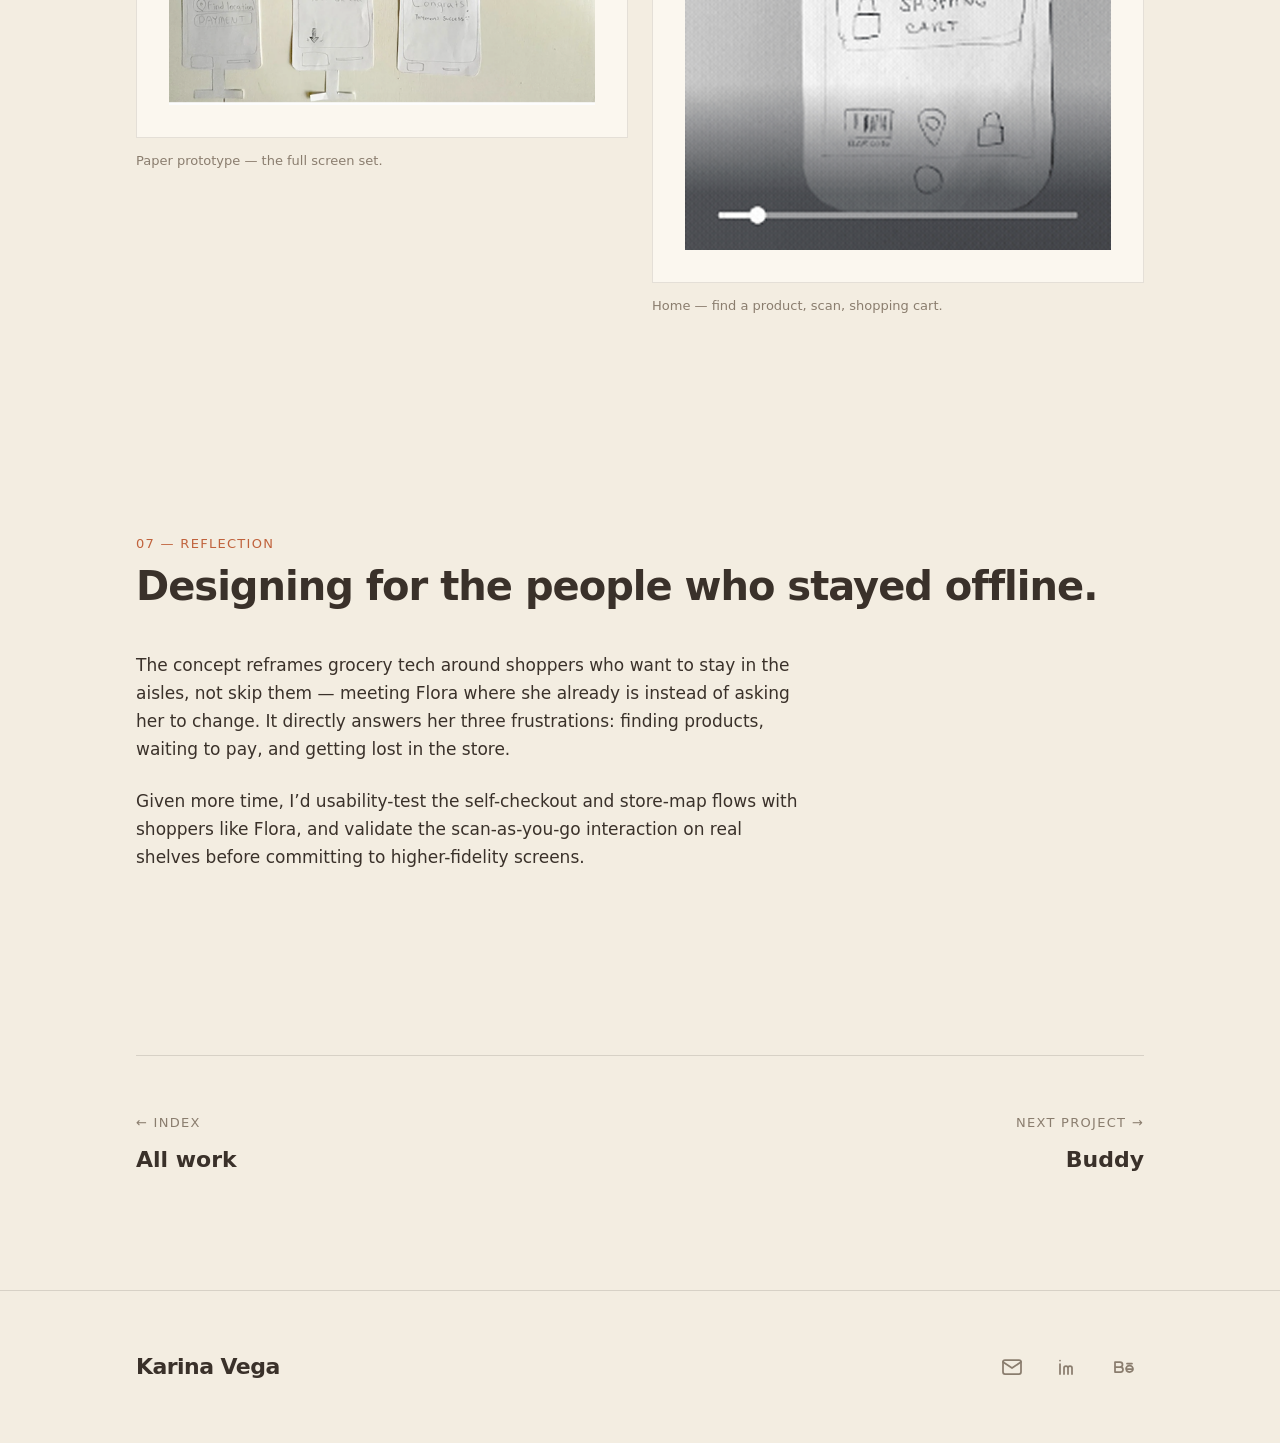
==== commit 5738c9f3: "add project data" ====
--- a/case-study-1.html
+++ b/case-study-1.html
@@ -3,8 +3,8 @@
 <head>
   <meta charset="UTF-8" />
   <meta name="viewport" content="width=device-width, initial-scale=1.0" />
-  <title>Atlas Banking App — Karina Vega</title>
-  <meta name="description" content="Case study: rebuilding the Atlas mobile banking experience around speed, clarity, and trust." />
+  <title>Aldi In-Store Shopping App — Karina Vega</title>
+  <meta name="description" content="UX case study: a concept app that makes in-person grocery shopping faster and calmer for shoppers who prefer to stay offline." />
 
   <link rel="icon" href="favicon.ico" sizes="any" />
   <link rel="icon" href="favicon.svg" type="image/svg+xml" />
@@ -25,147 +25,235 @@
   <main>
     <section class="cs-hero container">
       <div class="cs-hero__inner">
-        <p class="eyebrow">Product Design</p>
-        <h1 class="cs-hero__title">Atlas Banking App</h1>
+        <p class="eyebrow">UX Case Study &middot; Concept</p>
+        <h1 class="cs-hero__title">Aldi In-Store Shopping App</h1>
         <p class="lead">
-          Rebuilding a mobile banking experience around speed, clarity, and the
-          quiet confidence people need when they&rsquo;re moving money.
+          A concept app that makes in-person grocery shopping faster and calmer —
+          designed for the shoppers who&rsquo;d rather stay out of online delivery.
         </p>
       </div>
       <dl class="cs-meta">
         <div>
           <dt>Role</dt>
-          <dd>Lead Product Designer</dd>
+          <dd>UX Research &amp; Design</dd>
         </div>
         <div>
-          <dt>Timeline</dt>
-          <dd>4 months &middot; 2024</dd>
+          <dt>Type</dt>
+          <dd>Mobile app concept</dd>
         </div>
         <div>
-          <dt>Team</dt>
-          <dd>2 designers, 5 engineers</dd>
+          <dt>Methods</dt>
+          <dd>Interviews, affinity mapping, prototyping</dd>
         </div>
       </dl>
     </section>
 
     <div class="container">
-      <div class="media">
-        <div class="block block--accent media__frame" role="img" aria-label="Atlas app hero screens"></div>
+      <div class="figure">
+        <div class="figure__mat">
+          <img src="assets/img/aldi/app-concept.png" alt="Hand-drawn concept screens: item search, store map, cart, and QR self-checkout" loading="lazy" />
+        </div>
       </div>
 
       <section class="cs-section">
         <div class="cs-section__head">
           <p class="eyebrow">01 — Overview</p>
-          <h2 class="cs-section__title">A bank people liked, with a flow they didn&rsquo;t.</h2>
-        </div>
-        <div class="prose">
-          <p>
-            Atlas is a digital-first bank with a loyal base of around 400,000
-            customers. People came for the friendly brand and stayed for the
-            zero-fee accounts — but the core action, sending money, had grown
-            into a seven-step maze of confirmations, warnings, and dead ends.
-          </p>
-          <p>
-            Support tickets told the story: <strong>transfers were the single
-            biggest source of confusion</strong>, and drop-off spiked right at
-            the moment of confirmation. The team had been adding safeguards one
-            at a time, and each was sensible on its own. Together they had turned
-            a 20-second task into a small act of courage.
-          </p>
-        </div>
-      </section>
-
-      <section class="cs-section">
-        <div class="cs-section__head">
-          <p class="eyebrow">02 — Problem</p>
-          <h2 class="cs-section__title">Friction had been mistaken for safety.</h2>
-        </div>
-        <div class="prose">
-          <p>
-            I started by mapping the existing transfer flow end to end and
-            running moderated sessions with twelve customers. The pattern was
-            consistent: people weren&rsquo;t reassured by the extra steps, they
-            were unsettled by them. Every interruption read as &ldquo;something
-            might be wrong.&rdquo;
-          </p>
-        </div>
+          <h2 class="cs-section__title">Most grocery tech pushes people online. Some don&rsquo;t want to go.</h2>
+        </div>
+        <div class="prose">
+          <p>
+            Most grocery innovation aims at delivery and online carts. But a
+            sizeable group still prefers shopping in person — and feels left
+            behind by systems that assume everyone wants to move online. Aldi is
+            a concept app for them: it keeps the in-store trip and removes the
+            friction around it.
+          </p>
+          <p>
+            I framed the project around one promise, written before any screens:
+          </p>
+        </div>
+
+        <figure class="figure">
+          <div class="figure__mat">
+            <img src="assets/img/aldi/problem-statement.png" alt="Problem statement: we aim to improve the in-person shopping experience at local shops, for those who aren't familiar with digital solutions, when they want a pleasing and efficient shop" loading="lazy" />
+          </div>
+          <figcaption>The problem statement that anchored every decision.</figcaption>
+        </figure>
+      </section>
+
+      <section class="cs-section">
+        <div class="cs-section__head">
+          <p class="eyebrow">02 — Research</p>
+          <h2 class="cs-section__title">Listening before designing.</h2>
+        </div>
+        <div class="prose">
+          <p>
+            I interviewed shoppers about how they buy groceries and why, then
+            clustered what they said into an affinity map — splitting the
+            in-person experience from the online one.
+          </p>
+        </div>
+
+        <figure class="figure">
+          <div class="figure__mat">
+            <img src="assets/img/aldi/affinity-map.png" alt="Affinity map of interview notes, grouped into in-person experience and online experience" loading="lazy" />
+          </div>
+          <figcaption>Interview notes, clustered into in-person vs. online themes.</figcaption>
+        </figure>
+
+        <div class="prose">
+          <p>
+            Three attitudes surfaced again and again: people found local stores
+            <strong>easy and convenient</strong>, they were
+            <strong>skeptical</strong> of online systems, and many carried a
+            <strong>bias</strong> that delivery simply costs more.
+          </p>
+        </div>
+
+        <figure class="figure">
+          <div class="figure__mat">
+            <img src="assets/img/aldi/interview-results.png" alt="Interview results: easy and convenient, skeptical, and bias" loading="lazy" />
+          </div>
+          <figcaption>What shoppers told me, in three recurring attitudes.</figcaption>
+        </figure>
+      </section>
+
+      <section class="cs-section">
+        <div class="cs-section__head">
+          <p class="eyebrow">03 — Persona</p>
+          <h2 class="cs-section__title">Meet Flora.</h2>
+        </div>
+        <div class="prose">
+          <p>
+            Those attitudes converged on one person. Flora is 45, a kindergarten
+            teacher in Germany with two kids. She loves shopping at the local
+            store but isn&rsquo;t comfortable with digital systems — and she&rsquo;s
+            worn down by long lines and hunting for products on the shelves.
+          </p>
+        </div>
+
+        <figure class="figure">
+          <div class="figure__mat">
+            <img src="assets/img/aldi/persona.png" alt="Persona: Flora, 45, kindergarten teacher — background, pain points, wants, needs, and obstacles" loading="lazy" />
+          </div>
+          <figcaption>Flora — the shopper the concept is built around.</figcaption>
+        </figure>
+      </section>
+
+      <section class="cs-section">
+        <div class="cs-section__head">
+          <p class="eyebrow">04 — The current trip</p>
+          <h2 class="cs-section__title">Where a calm errand turns stressful.</h2>
+        </div>
+        <div class="prose">
+          <p>
+            Mapping Flora&rsquo;s current trip showed exactly where things go wrong.
+            She starts calm and happy, then loses time searching for products
+            with no help in sight, and ends drained at a long checkout.
+          </p>
+        </div>
+
+        <figure class="figure">
+          <div class="figure__mat">
+            <img src="assets/img/aldi/experience-map.png" alt="Experience map of Flora's shopping trip, with her emotion dropping from calm to chaotic by checkout" loading="lazy" />
+          </div>
+          <figcaption>Experience map — her mood drops from &ldquo;calm and happy&rdquo; to &ldquo;chaotic&rdquo; by the till.</figcaption>
+        </figure>
 
         <blockquote class="pull-quote">
-          Every extra tap in a money flow is a moment for doubt to creep in.
+          I need help — where are the workers?
         </blockquote>
-
-        <div class="prose">
-          <p>
-            That reframed the brief. The goal wasn&rsquo;t to remove safeguards —
-            it was to make trust the default and surface friction only when the
-            risk was real. Safety and speed weren&rsquo;t opposites; they&rsquo;d
-            just been wired together badly.
-          </p>
-        </div>
-      </section>
-
-      <section class="cs-section">
-        <div class="cs-section__head">
-          <p class="eyebrow">03 — Process</p>
-          <h2 class="cs-section__title">From seven steps to one screen.</h2>
-        </div>
-        <div class="prose">
-          <p>
-            I rebuilt the flow around a single, editable summary screen: amount,
-            recipient, and timing all visible and changeable in place, with
-            confirmation as a held button rather than a separate page. Risk
-            checks moved to the background and only stepped forward for new
-            payees or unusual amounts.
-          </p>
-        </div>
-
-        <div class="media-pair">
-          <div class="block block--soft media__frame" role="img" aria-label="Early flow exploration"></div>
-          <div class="block block--ink media__frame" role="img" aria-label="Final transfer screen"></div>
-        </div>
-
-        <div class="prose">
-          <p>
-            We prototyped three versions in Figma and tested each with the same
-            twelve people. The winning direction wasn&rsquo;t the prettiest — it
-            was the one where no one asked &ldquo;wait, did it go through?&rdquo;
-          </p>
-        </div>
-      </section>
-
-      <section class="cs-section">
-        <div class="cs-section__head">
-          <p class="eyebrow">04 — Outcome</p>
-          <h2 class="cs-section__title">Half the time, a fraction of the doubt.</h2>
-        </div>
-        <div class="prose">
-          <p>
-            After a phased rollout to 100% of users over six weeks,
-            <strong>median time-to-transfer dropped by 52%</strong> and
-            transfer-related support tickets fell by just under a third. Most
-            tellingly, completion rate at the confirmation step climbed from 81%
-            to 96%.
-          </p>
-          <p>
-            The pattern we built — trust by default, friction on demand — became
-            the template for how the rest of the app handles sensitive actions.
-          </p>
-        </div>
-
-        <div class="media">
-          <div class="block block--accent media__frame media__frame--tall" role="img" aria-label="Final Atlas transfer flow"></div>
-          <p class="media__caption">Final transfer flow — summary, edit-in-place, and held confirmation.</p>
+      </section>
+
+      <section class="cs-section">
+        <div class="cs-section__head">
+          <p class="eyebrow">05 — Design goals</p>
+          <h2 class="cs-section__title">Turn each pain point into a feature.</h2>
+        </div>
+        <div class="prose">
+          <p>
+            Three frictions, three goals. <strong>Trouble finding products</strong>
+            became a smart item search with a shopping list.
+            <strong>Long waits at checkout</strong> became mobile / self-checkout
+            with live line updates. <strong>Store-layout confusion</strong> became
+            an in-store map. All of it pointed at the same outcome: save time,
+            shop stress-free, and leave the store satisfied.
+          </p>
+        </div>
+
+        <figure class="figure">
+          <div class="figure__mat">
+            <img src="assets/img/aldi/design-goals.png" alt="Design goals mapping pain points to features: smart item search, mobile/self checkout, and store map" loading="lazy" />
+          </div>
+          <figcaption>Pain points mapped to features, mapped to the feeling we wanted.</figcaption>
+        </figure>
+      </section>
+
+      <section class="cs-section">
+        <div class="cs-section__head">
+          <p class="eyebrow">06 — The concept</p>
+          <h2 class="cs-section__title">Keep Flora in the aisles; handle the rest.</h2>
+        </div>
+        <div class="prose">
+          <p>
+            I sketched the flow as a storyboard, then built a paper prototype:
+            find a product, scan as you go, follow the store map, and check out
+            with a QR code — no till, no line.
+          </p>
+        </div>
+
+        <figure class="figure">
+          <div class="figure__mat">
+            <img src="assets/img/aldi/storyboard.png" alt="Hand-drawn storyboard of Flora's shopping trip using the app" loading="lazy" />
+          </div>
+          <figcaption>Storyboard — the trip, start to finish, with the app.</figcaption>
+        </figure>
+
+        <div class="figure-pair">
+          <figure class="figure">
+            <div class="figure__mat">
+              <img src="assets/img/aldi/prototype.png" alt="Paper prototype screens for the Aldi concept app" loading="lazy" />
+            </div>
+            <figcaption>Paper prototype — the full screen set.</figcaption>
+          </figure>
+          <figure class="figure">
+            <div class="figure__mat">
+              <img src="assets/img/aldi/moving-prototype.png" alt="Interactive prototype home screen: find a product, scan a package, shopping cart" loading="lazy" />
+            </div>
+            <figcaption>Home — find a product, scan, shopping cart.</figcaption>
+          </figure>
+        </div>
+      </section>
+
+      <section class="cs-section">
+        <div class="cs-section__head">
+          <p class="eyebrow">07 — Reflection</p>
+          <h2 class="cs-section__title">Designing for the people who stayed offline.</h2>
+        </div>
+        <div class="prose">
+          <p>
+            The concept reframes grocery tech around shoppers who want to stay in
+            the aisles, not skip them — meeting Flora where she already is instead
+            of asking her to change. It directly answers her three frustrations:
+            finding products, waiting to pay, and getting lost in the store.
+          </p>
+          <p>
+            Given more time, I&rsquo;d usability-test the self-checkout and store-map
+            flows with shoppers like Flora, and validate the scan-as-you-go
+            interaction on real shelves before committing to higher-fidelity
+            screens.
+          </p>
         </div>
       </section>
 
       <nav class="cs-nav" aria-label="Case studies">
-        <a class="cs-nav__prev" href="case-study-3.html">
-          <span class="cs-nav__dir">&larr; Previous</span>
-          <span class="cs-nav__title">Field Notes Studio</span>
+        <a class="cs-nav__prev" href="gallery.html">
+          <span class="cs-nav__dir">&larr; Index</span>
+          <span class="cs-nav__title">All work</span>
         </a>
         <a class="cs-nav__next" href="case-study-2.html">
-          <span class="cs-nav__dir">Next &rarr;</span>
-          <span class="cs-nav__title">Marigold System</span>
+          <span class="cs-nav__dir">Next project &rarr;</span>
+          <span class="cs-nav__title">Buddy</span>
         </a>
       </nav>
     </div>
--- a/assets/css/main.css
+++ b/assets/css/main.css
@@ -88,16 +88,14 @@
   font-size: var(--text-base);
   font-weight: var(--weight-medium);
   border: var(--border-width-thick) solid var(--color-accent);
-  border-radius: var(--radius-pill);
+  border-radius: var(--radius-base);
   cursor: pointer;
-  transition: transform var(--transition-base),
-    background-color var(--transition-base), color var(--transition-base);
+  transition: background-color var(--transition-base), color var(--transition-base);
 }
 
 .btn:hover {
   background-color: transparent;
   color: var(--color-accent);
-  transform: translateY(calc(-1 * var(--space-1)));
 }
 
 /* --- Hero ------------------------------------------------------------- */
@@ -141,6 +139,29 @@
 
 .hero__cta {
   margin-top: var(--space-4);
+}
+
+/* "Available for work" — a small, human status signal. */
+.status {
+  display: inline-flex;
+  align-items: center;
+  gap: var(--space-2);
+  font-family: var(--font-mono);
+  font-size: var(--text-sm);
+  letter-spacing: var(--tracking-wide);
+  text-transform: uppercase;
+  color: var(--color-text-secondary);
+}
+
+.status__dot {
+  width: var(--space-2);
+  height: var(--space-2);
+  border-radius: var(--radius-pill);
+  background-color: var(--color-accent);
+}
+
+.hero__status {
+  margin-top: var(--space-6);
 }
 
 /* --- Section scaffold ------------------------------------------------- */
@@ -175,78 +196,89 @@
 }
 
 /* --- Work grid -------------------------------------------------------- */
-.work__grid {
-  display: grid;
-  grid-template-columns: repeat(3, 1fr);
-  gap: var(--space-6);
-}
-
 .work__more {
   display: inline-flex;
-  margin-top: var(--space-8);
-}
-
-.card {
-  display: flex;
-  flex-direction: column;
-  background-color: var(--color-surface);
-  border: var(--border-width) solid
-    color-mix(in oklab, var(--color-text-primary) 12%, transparent);
-  border-radius: var(--radius-base);
-  overflow: hidden;
-  transition: transform var(--transition-base),
-    box-shadow var(--transition-base);
-}
-
-.card:hover {
-  transform: translateY(calc(-1 * var(--space-2)));
-  box-shadow: 0 var(--space-5) var(--space-8)
-    color-mix(in oklab, var(--color-text-primary) 14%, transparent);
-}
-
-.card__media {
-  aspect-ratio: 4 / 3;
-  width: 100%;
-}
-
-/* Placeholder colour blocks — derived entirely from tokens. */
-.card:nth-child(1) .card__media {
-  background-color: var(--color-accent);
-}
-
-.card:nth-child(2) .card__media {
-  background-color: color-mix(in oklab, var(--color-accent) 32%, var(--color-surface));
-}
-
-.card:nth-child(3) .card__media {
-  background-color: color-mix(in oklab, var(--color-text-primary) 85%, var(--color-accent));
-}
-
-.card__body {
-  display: flex;
-  flex-direction: column;
-  gap: var(--space-2);
-  padding: var(--space-5);
-}
-
-.card__tag {
-  align-self: flex-start;
-  font-family: var(--font-mono);
-  font-size: var(--text-sm);
-  letter-spacing: var(--tracking-wide);
-  text-transform: uppercase;
-  color: var(--color-text-secondary);
-}
-
-.card__title {
-  font-family: var(--font-display);
-  font-size: var(--text-lg);
+  margin-top: var(--space-9);
+}
+
+/* Selected work — an editorial index, media alternating left/right. */
+.work-list {
+  display: flex;
+  flex-direction: column;
+}
+
+.work-row {
+  display: grid;
+  grid-template-columns: 1.15fr 0.85fr;
+  gap: var(--space-8);
+  align-items: center;
+  padding-block: var(--space-9);
+  border-top: var(--border-width) solid
+    color-mix(in oklab, var(--color-text-primary) 18%, transparent);
+  color: var(--color-text-primary);
+}
+
+.work-row:last-of-type {
+  border-bottom: var(--border-width) solid
+    color-mix(in oklab, var(--color-text-primary) 18%, transparent);
+}
+
+/* Flip the column proportions and media side on alternating rows. */
+.work-row:nth-child(even) {
+  grid-template-columns: 0.85fr 1.15fr;
+}
+
+.work-row:nth-child(even) .work-row__media {
+  order: 2;
+}
+
+.work-row__media {
+  aspect-ratio: 5 / 4;
+  transition: opacity var(--transition-base);
+}
+
+.work-row:hover .work-row__media {
+  opacity: 0.9;
+}
+
+.work-row__content {
+  display: flex;
+  flex-direction: column;
+  align-items: flex-start;
+  gap: var(--space-3);
+}
+
+.work-row__index {
+  font-family: var(--font-mono);
+  font-size: var(--text-sm);
+  letter-spacing: var(--tracking-wide);
+  color: var(--color-text-secondary);
+}
+
+.work-row__title {
+  font-family: var(--font-display);
+  font-size: var(--text-xl);
   font-weight: var(--weight-bold);
   line-height: var(--leading-tight);
-}
-
-.card__desc {
-  font-size: var(--text-base);
+  letter-spacing: var(--tracking-tight);
+  transition: color var(--transition-base);
+}
+
+.work-row:hover .work-row__title {
+  color: var(--color-accent);
+}
+
+.work-row__tag {
+  font-family: var(--font-mono);
+  font-size: var(--text-sm);
+  letter-spacing: var(--tracking-wide);
+  text-transform: uppercase;
+  color: var(--color-accent);
+}
+
+.work-row__desc {
+  max-width: 38ch;
+  margin-top: var(--space-2);
   color: var(--color-text-secondary);
 }
 
@@ -280,7 +312,7 @@
 .footer__links a {
   display: inline-flex;
   padding: var(--space-2);
-  border-radius: var(--radius-pill);
+  border-radius: var(--radius-base);
   color: var(--color-text-secondary);
   transition: color var(--transition-base),
     background-color var(--transition-base);
@@ -298,8 +330,15 @@
 
 /* --- Responsive ------------------------------------------------------- */
 @media (max-width: 52rem) {
-  .work__grid {
+  .work-row,
+  .work-row:nth-child(even) {
     grid-template-columns: 1fr;
+    gap: var(--space-5);
+  }
+
+  .work-row__media,
+  .work-row:nth-child(even) .work-row__media {
+    order: -1;
   }
 
   .nav__links {
@@ -371,7 +410,7 @@
   display: flex;
   flex-direction: column;
   gap: var(--space-4);
-  max-width: var(--hero-measure);
+  max-width: 52ch;
   margin-bottom: var(--space-10);
 }
 
@@ -485,7 +524,7 @@
   background-color: var(--color-surface);
   border: var(--border-width) solid
     color-mix(in oklab, var(--color-text-primary) 14%, transparent);
-  border-radius: var(--radius-pill);
+  border-radius: var(--radius-base);
 }
 
 .fact-list {
@@ -595,7 +634,7 @@
 .gallery__media {
   aspect-ratio: 4 / 3;
   border-radius: var(--radius-base);
-  transition: transform var(--transition-base);
+  transition: opacity var(--transition-base);
 }
 
 .gallery__item--wide .gallery__media {
@@ -611,7 +650,7 @@
 }
 
 a.gallery__item:hover .gallery__media {
-  transform: translateY(calc(-1 * var(--space-2)));
+  opacity: 0.9;
 }
 
 .gallery__caption {
@@ -736,16 +775,15 @@
 }
 
 .pull-quote {
-  max-width: 28ch;
-  margin-block: var(--space-9);
-  padding-left: var(--space-6);
-  border-left: var(--border-width-thick) solid var(--color-accent);
-  font-family: var(--font-display);
-  font-size: var(--text-xl);
-  font-weight: var(--weight-medium);
+  max-width: 20ch;
+  margin-block: var(--space-11);
+  font-family: var(--font-display);
+  font-size: var(--text-2xl);
+  font-weight: var(--weight-bold);
   line-height: var(--leading-tight);
   letter-spacing: var(--tracking-tight);
   color: var(--color-text-primary);
+  text-indent: -0.04em;
 }
 
 /* Prev / Next case-study navigation. */
@@ -787,6 +825,53 @@
 
 .cs-nav__next {
   text-align: right;
+}
+
+/* =========================================================
+   Real imagery
+   ========================================================= */
+
+/* Thumbnails (work index + gallery) crop to fill their frame. */
+img.work-row__media,
+img.gallery__media {
+  width: 100%;
+  object-fit: cover;
+  background-color: var(--color-surface);
+}
+
+/* Case-study figures show an artifact in full on a surface "mat". */
+.figure {
+  margin-block: var(--space-9);
+}
+
+.figure__mat {
+  padding: var(--space-6);
+  background-color: var(--color-surface);
+  border: var(--border-width) solid
+    color-mix(in oklab, var(--color-text-primary) 12%, transparent);
+}
+
+.figure__mat img {
+  width: 100%;
+  height: auto;
+}
+
+.figure figcaption {
+  margin-top: var(--space-3);
+  font-family: var(--font-mono);
+  font-size: var(--text-sm);
+  color: var(--color-text-secondary);
+}
+
+.figure-pair {
+  display: grid;
+  grid-template-columns: 1fr 1fr;
+  gap: var(--space-5);
+  margin-block: var(--space-9);
+}
+
+.figure-pair .figure {
+  margin-block: 0;
 }
 
 /* =========================================================
@@ -839,7 +924,8 @@
     gap: var(--space-5);
   }
 
-  .media-pair {
+  .media-pair,
+  .figure-pair {
     grid-template-columns: 1fr;
   }
 
